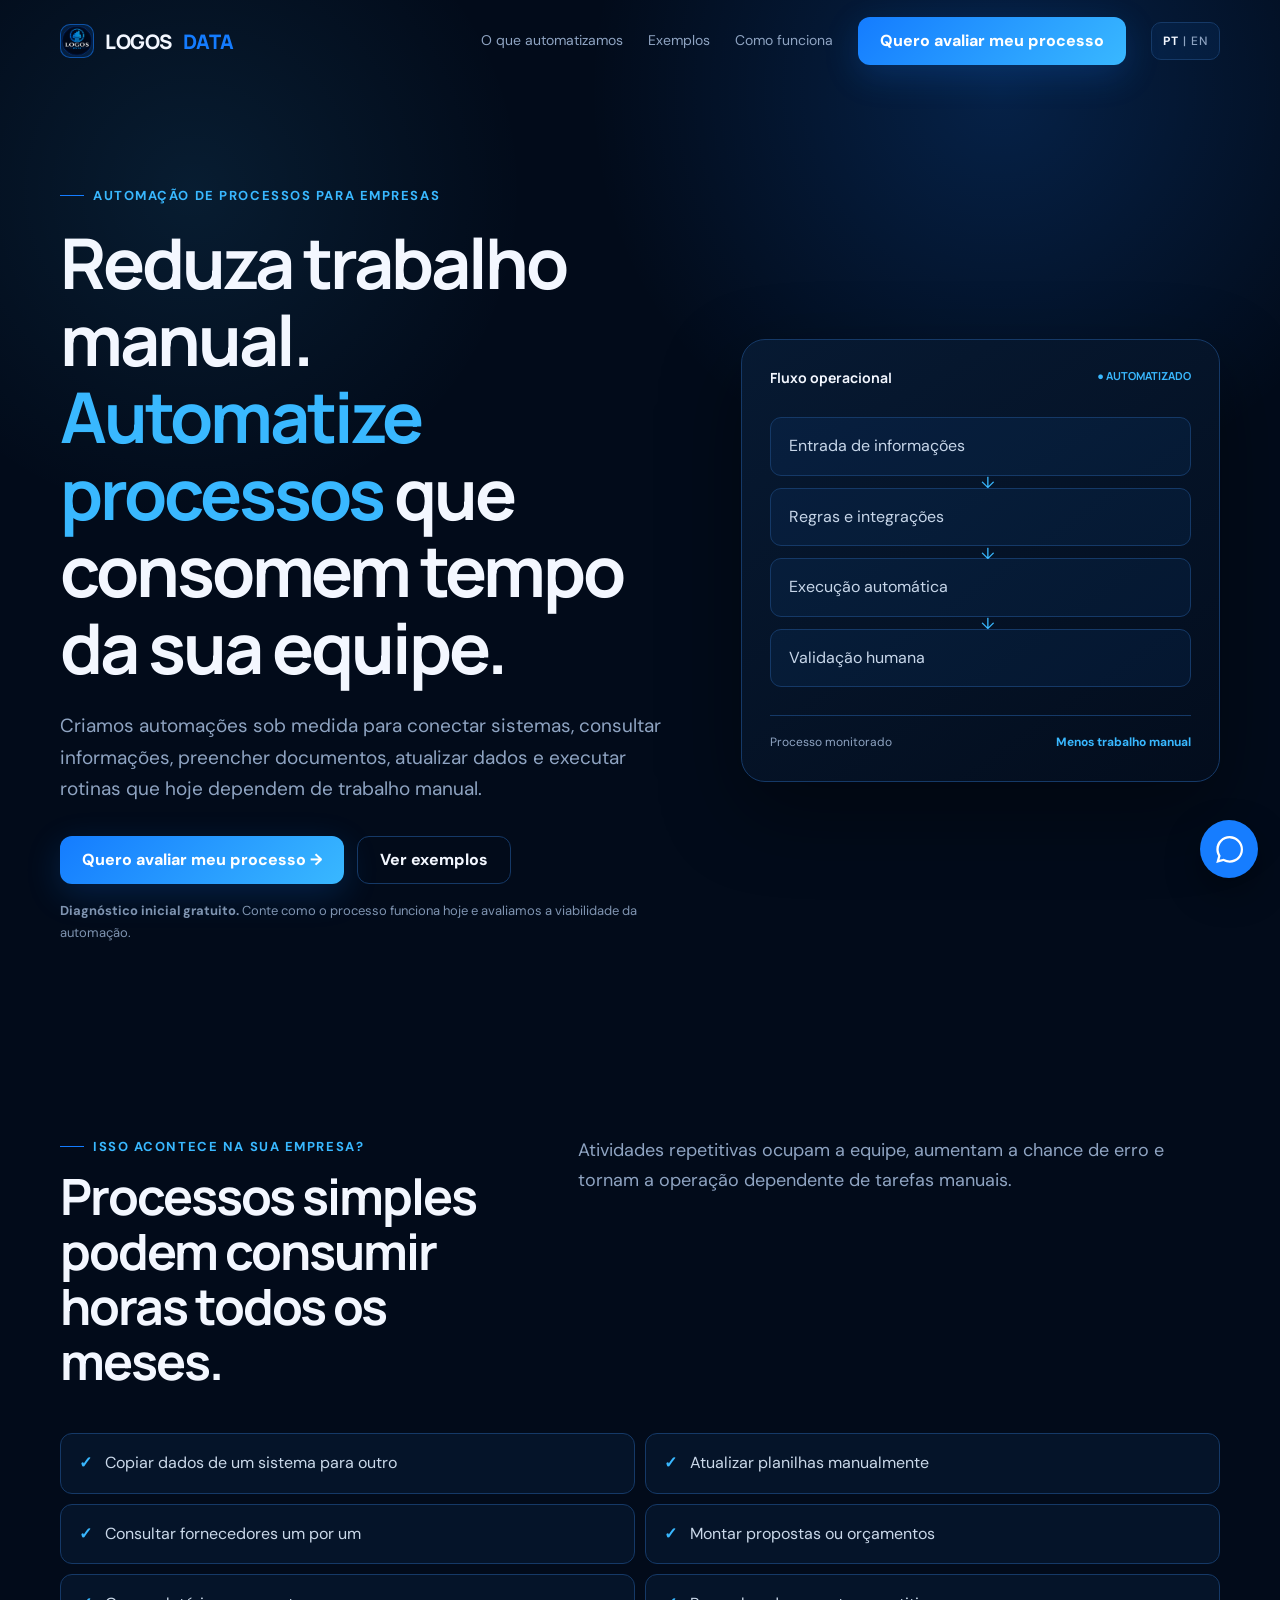
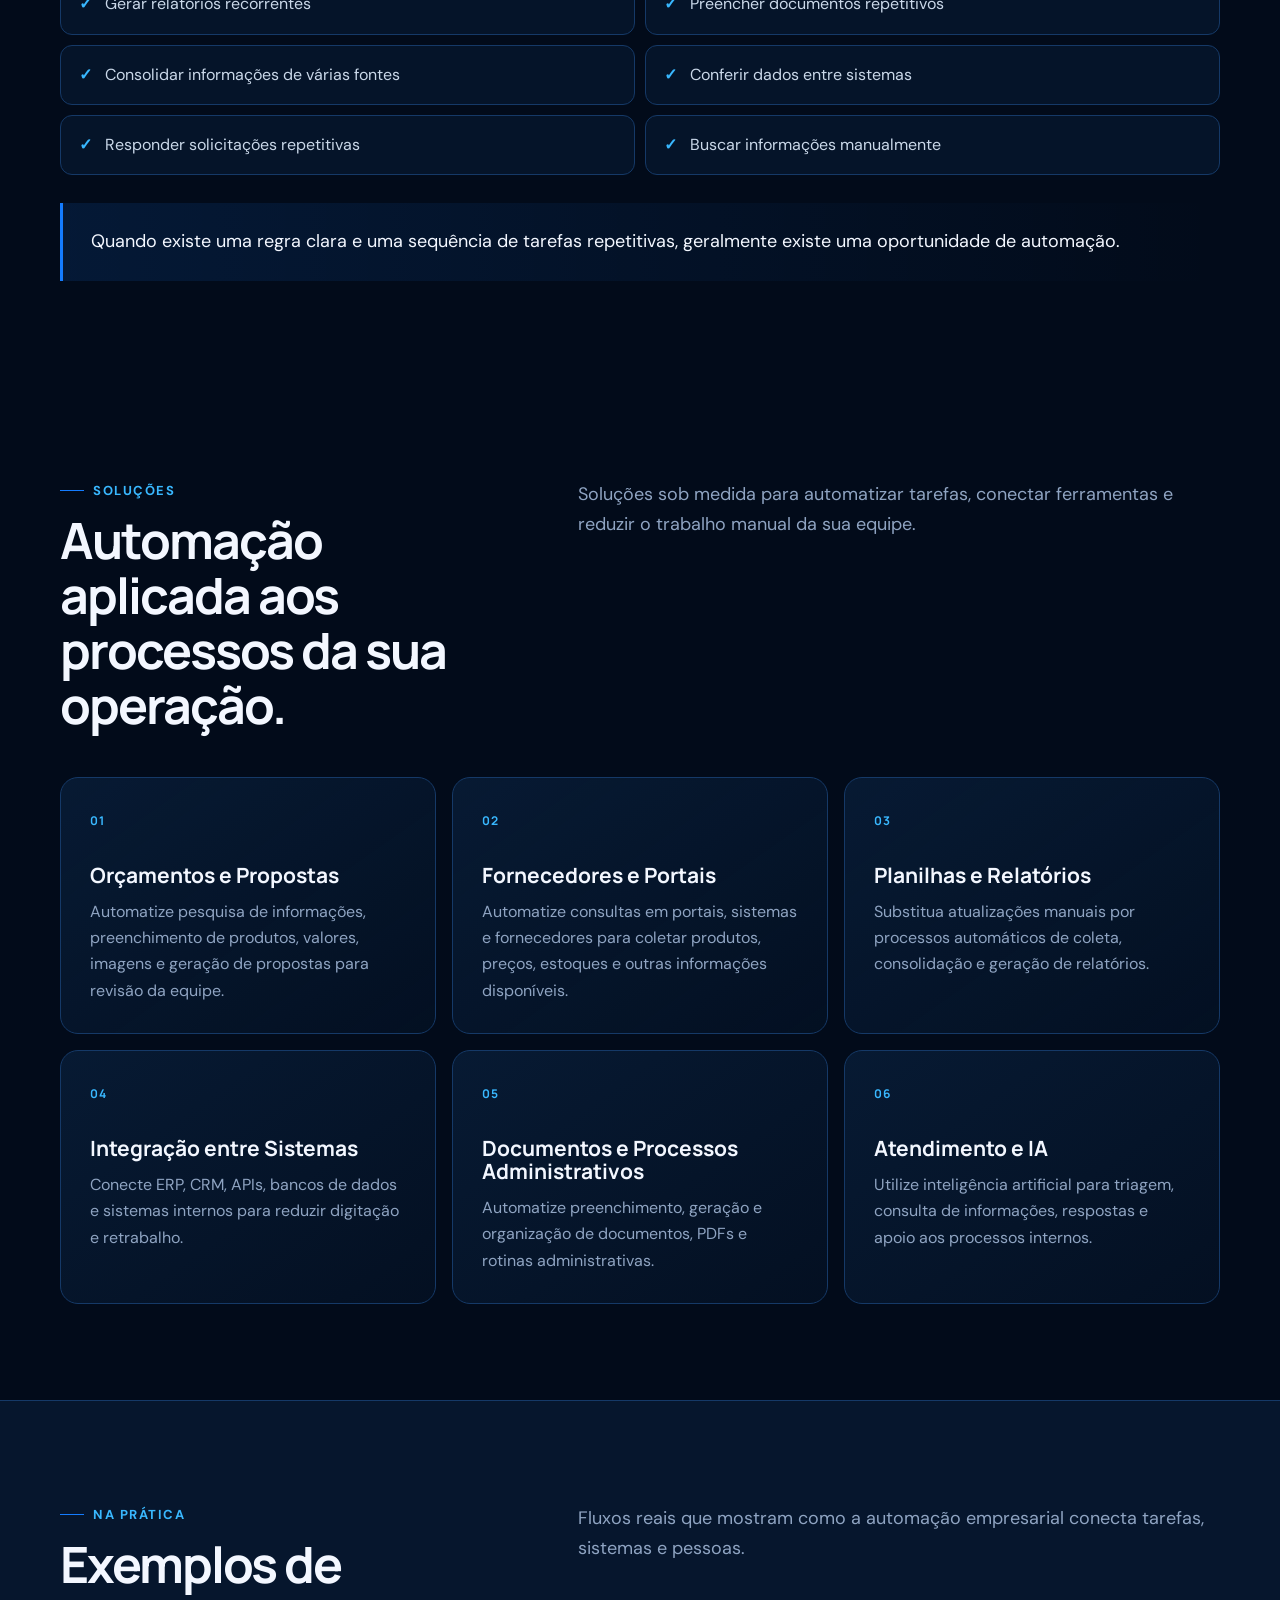
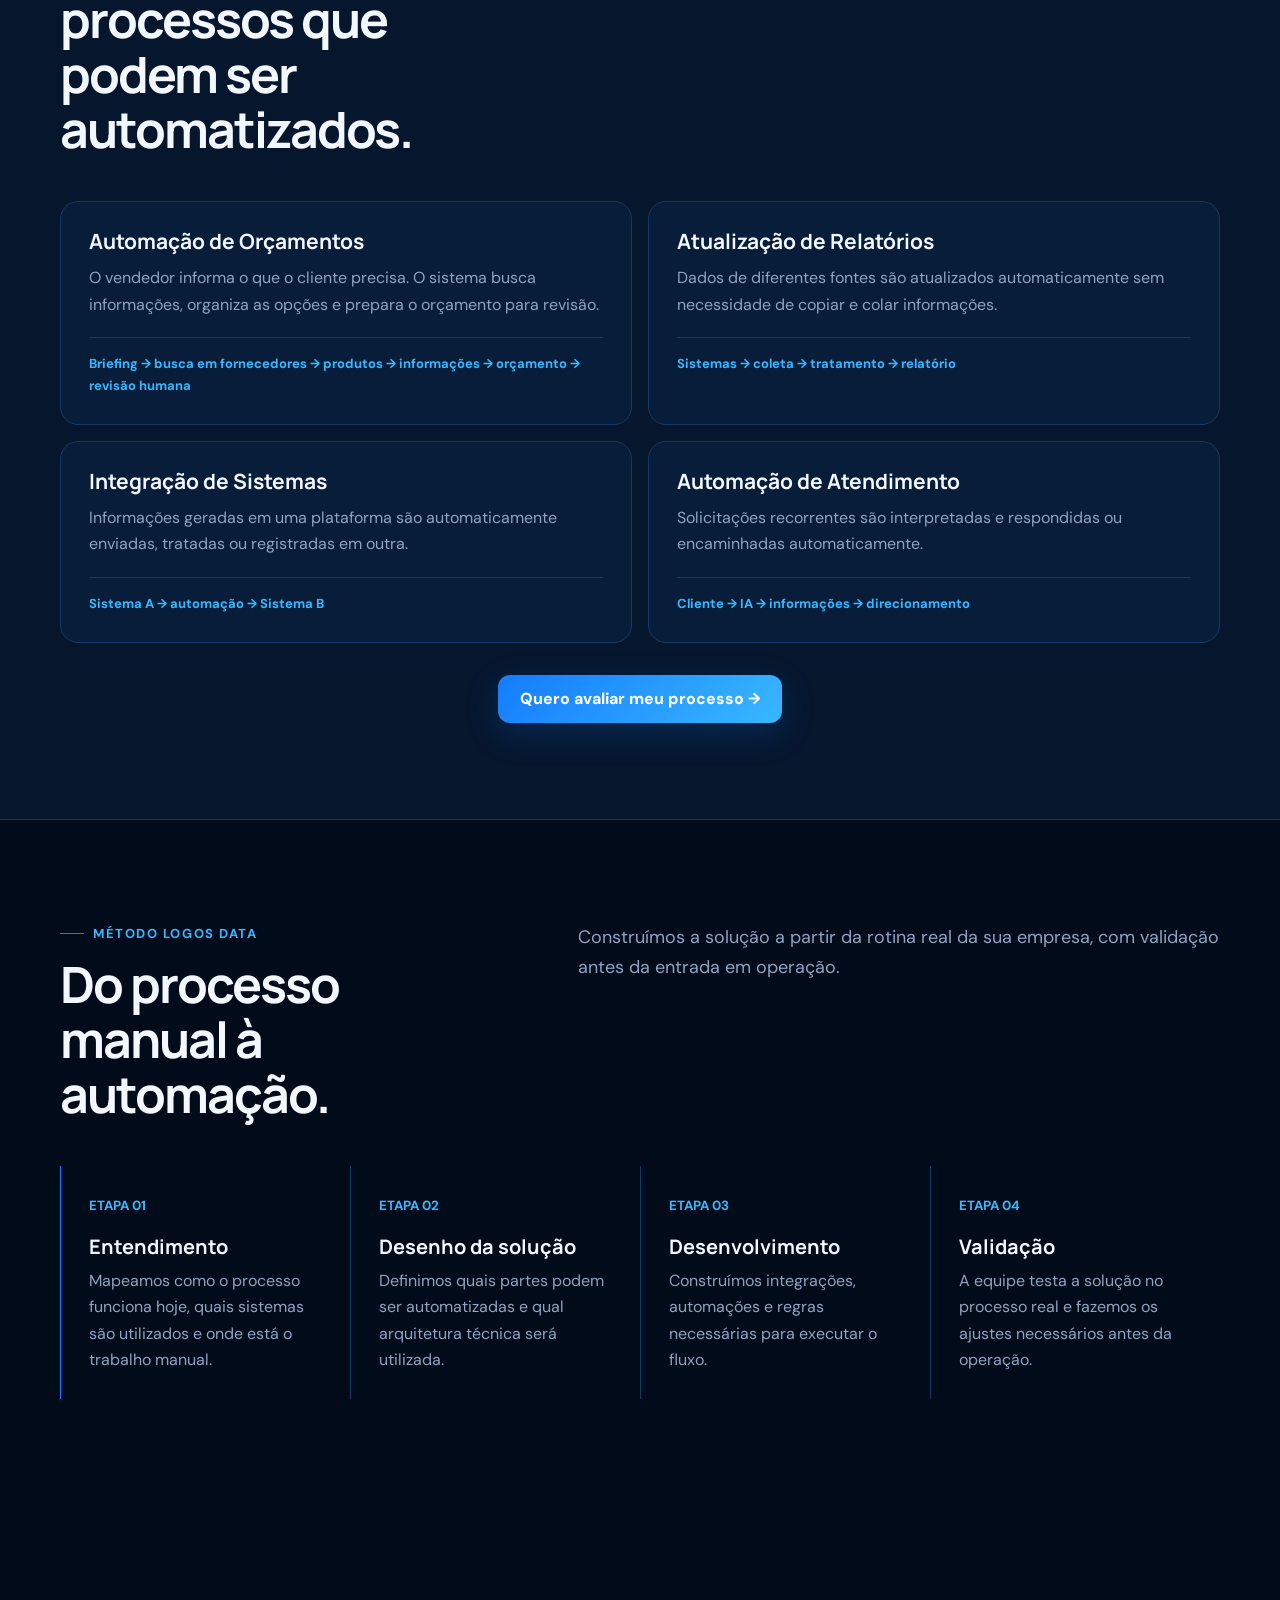
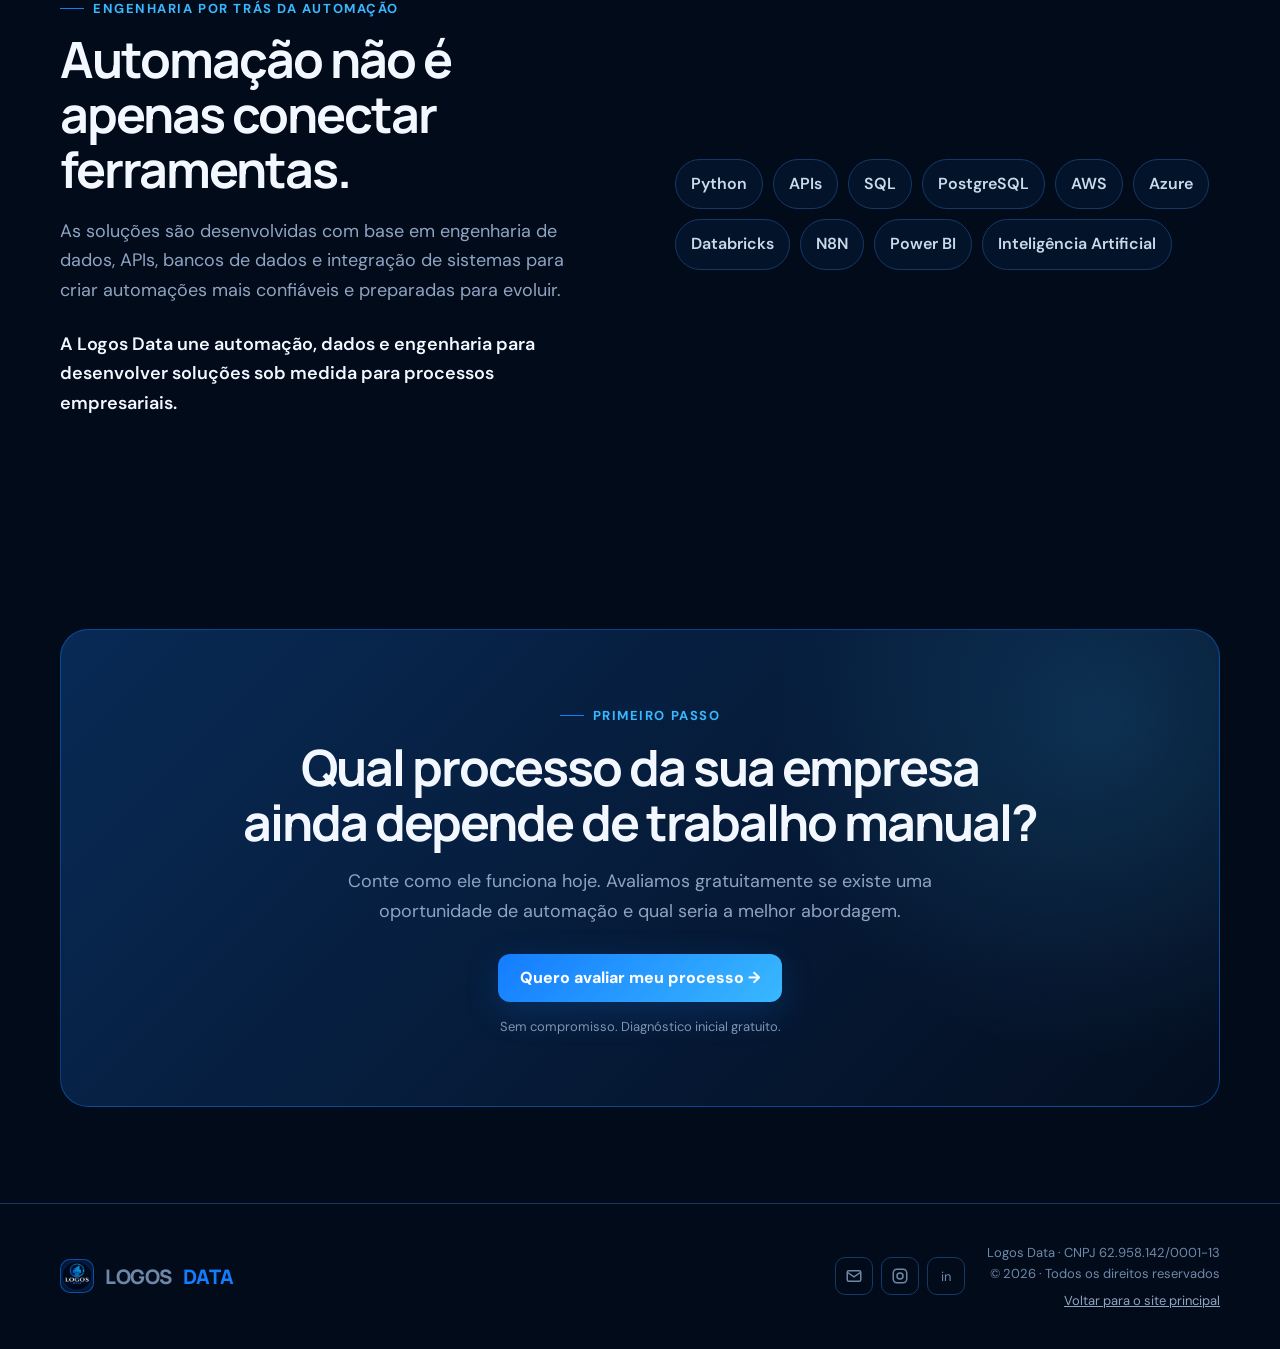
==== automacao-de-processos/index.html @ 7c842663 "Alteraçao do site, criaçao de landingpages especificas para cada ads, criaçao do solution-pages.js (" ====
<!doctype html>
<html lang="pt-BR">
<head>
  <meta charset="utf-8"><meta name="viewport" content="width=device-width,initial-scale=1">
  <title>Automação de Processos para Empresas | Logos Data</title>
  <meta name="description" content="Automatize processos manuais, integre sistemas, fornecedores, planilhas e documentos com soluções sob medida da Logos Data.">
  <meta name="theme-color" content="#020b1a"><link rel="canonical" href="https://www.logosdata.com.br/automacao-de-processos">
  <meta property="og:title" content="Automação de Processos para Empresas | Logos Data"><meta property="og:description" content="Automatize processos manuais, integre sistemas, fornecedores, planilhas e documentos com soluções sob medida da Logos Data."><meta property="og:type" content="website"><meta property="og:locale" content="pt_BR"><meta property="og:url" content="https://www.logosdata.com.br/automacao-de-processos">
  <link rel="preconnect" href="https://fonts.googleapis.com"><link rel="preconnect" href="https://fonts.gstatic.com" crossorigin><link href="https://fonts.googleapis.com/css2?family=DM+Sans:wght@400;500;600;700&family=Manrope:wght@600;700;800&display=swap" rel="stylesheet">
  <style>
    :root{--bg:#020b1a;--bg2:#061326;--card:#071a33;--line:#153967;--text:#f3f7ff;--muted:#8fa4c2;--brand:#147cff;--brand2:#39b8ff;--max:1160px}*{box-sizing:border-box}html{scroll-behavior:smooth}body{margin:0;background:var(--bg);color:var(--text);font:16px/1.65 "DM Sans",sans-serif;overflow-x:hidden}body:before{content:"";position:absolute;inset:0 0 auto;height:760px;background:radial-gradient(circle at 78% 12%,rgba(20,124,255,.2),transparent 34%),radial-gradient(circle at 15% 25%,rgba(57,184,255,.1),transparent 27%);pointer-events:none}a{color:inherit}.wrap{width:min(calc(100% - 40px),var(--max));margin:auto}.nav{height:82px;display:flex;align-items:center;justify-content:space-between;gap:24px;position:relative;z-index:3}.brand{display:flex;align-items:center;gap:11px;font:800 20px "Manrope";letter-spacing:-.5px;text-decoration:none;white-space:nowrap}.brand em{font-style:normal;color:var(--brand)}.mark{width:34px;height:34px;border:1px solid rgba(20,124,255,.55);border-radius:10px;overflow:hidden;background:rgba(20,124,255,.12)}.mark img{width:100%;height:100%;display:block;object-fit:cover}.nav-links{display:flex;align-items:center;gap:25px}.nav-links>a:not(.button){color:var(--muted);text-decoration:none;font-size:14px;white-space:nowrap}.nav-links>a:hover{color:var(--text)}.button{display:inline-flex;align-items:center;justify-content:center;min-height:48px;padding:0 22px;border:0;border-radius:12px;background:linear-gradient(135deg,var(--brand),var(--brand2));color:#fff;font-weight:800;text-decoration:none;box-shadow:0 10px 35px rgba(20,124,255,.2);transition:.2s}.button:hover{transform:translateY(-2px);box-shadow:0 14px 40px rgba(20,124,255,.35)}.button.ghost{background:transparent;color:var(--text);border:1px solid var(--line);box-shadow:none}.lang-switch{height:38px;padding:0 11px;border:1px solid var(--line);border-radius:10px;background:rgba(20,124,255,.08);color:var(--text);font:700 12px "DM Sans";letter-spacing:.08em;cursor:pointer}.inactive{color:var(--muted);font-weight:500}
    .hero{padding:96px 0 90px;position:relative}.hero-inner{display:grid;grid-template-columns:1.12fr .88fr;gap:72px;align-items:center}.eyebrow{display:inline-flex;align-items:center;gap:9px;color:var(--brand2);font-size:13px;font-weight:700;letter-spacing:.12em;text-transform:uppercase}.eyebrow:before{content:"";width:24px;height:1px;background:var(--brand)}h1,h2,h3{font-family:"Manrope";line-height:1.1;margin:0}h1{font-size:clamp(43px,5.6vw,70px);letter-spacing:-3px;margin:18px 0 24px}h1 em{font-style:normal;color:var(--brand2)}.lead{font-size:19px;color:var(--muted);max-width:700px;margin:0 0 32px}.actions{display:flex;gap:13px;flex-wrap:wrap}.micro{margin:16px 0 0;color:#7f94b1;font-size:13px}.automation-visual{padding:28px;border:1px solid var(--line);border-radius:24px;background:linear-gradient(145deg,rgba(7,26,51,.97),rgba(3,13,29,.92));box-shadow:0 30px 80px rgba(0,0,0,.38)}.visual-title{font:700 14px "Manrope";display:flex;justify-content:space-between;gap:15px}.status{color:var(--brand2);font-size:11px}.workflow{display:grid;gap:12px;margin-top:30px}.node{position:relative;padding:15px 18px;border:1px solid var(--line);border-radius:11px;background:rgba(20,124,255,.07);color:#c7d6e9}.node:not(:last-child):after{content:'↓';position:absolute;bottom:-22px;left:50%;z-index:2;color:var(--brand2)}.node b{color:var(--brand2)}.visual-foot{margin-top:28px;padding-top:17px;border-top:1px solid var(--line);display:flex;justify-content:space-between;color:var(--muted);font-size:12px}.visual-foot strong{color:var(--brand2)}
    section{padding:96px 0}.section-head{display:grid;grid-template-columns:.7fr 1fr;gap:68px;margin-bottom:44px}.section-head h2{font-size:clamp(34px,4.2vw,50px);letter-spacing:-2px;margin-top:12px}.section-head p{color:var(--muted);font-size:18px;margin:7px 0 0}.pain-grid{display:grid;grid-template-columns:repeat(2,1fr);gap:10px}.pain{display:flex;gap:13px;padding:16px 18px;border:1px solid var(--line);border-radius:12px;background:rgba(7,26,51,.62);color:#cad8e9}.pain:before{content:'✓';color:var(--brand2);font-weight:800}.callout{margin-top:28px;padding:24px 28px;border-left:3px solid var(--brand);background:linear-gradient(90deg,rgba(20,124,255,.12),transparent);font-size:18px}.cards{display:grid;grid-template-columns:repeat(3,1fr);gap:16px}.card{padding:29px;border:1px solid var(--line);border-radius:18px;background:linear-gradient(145deg,var(--card),rgba(4,17,36,.76));transition:.25s}.card:hover{transform:translateY(-4px);border-color:rgba(20,124,255,.58)}.num{color:var(--brand2);font:700 12px "Manrope";letter-spacing:.12em}.card h3{font-size:21px;margin:30px 0 12px}.card p{color:var(--muted);margin:0}.examples{background:#06162d;border-block:1px solid var(--line)}.example-grid{display:grid;grid-template-columns:repeat(2,1fr);gap:16px}.example{padding:28px;border:1px solid var(--line);border-radius:18px;background:#081d39}.example h3{font-size:21px;margin-bottom:12px}.example p{color:var(--muted);margin:0}.flow{margin-top:19px;padding-top:15px;border-top:1px solid var(--line);color:var(--brand2);font-size:13px;font-weight:700}.steps{display:grid;grid-template-columns:repeat(4,1fr)}.step{padding:26px 28px;border-left:1px solid var(--line)}.step:first-child{border-left-color:var(--brand)}.step small{color:var(--brand2);font-weight:700}.step h3{font-size:20px;margin:18px 0 10px}.step p{color:var(--muted);margin:0}.why{display:grid;grid-template-columns:1fr 1fr;gap:70px;align-items:center}.why h2{font-size:clamp(34px,4.2vw,50px);letter-spacing:-2px;margin:12px 0 20px}.why p{color:var(--muted);font-size:18px}.tech{display:flex;flex-wrap:wrap;gap:10px}.tech span{padding:11px 15px;border:1px solid var(--line);border-radius:99px;background:rgba(20,124,255,.07);color:#cbd9eb;font-weight:600}.why-note{margin-top:24px!important;color:var(--text)!important;font-weight:600}.cta-block{padding:68px;border:1px solid rgba(20,124,255,.42);border-radius:28px;background:radial-gradient(circle at 90% 20%,rgba(57,184,255,.16),transparent 30%),linear-gradient(135deg,#082a55,#040e20);text-align:center}.cta-block h2{font-size:clamp(34px,4.2vw,50px);letter-spacing:-2px;max-width:800px;margin:14px auto 17px}.cta-block p{color:var(--muted);font-size:18px;max-width:700px;margin:0 auto 28px}.cta-block .micro{font-size:13px;margin:14px 0 0}
    .footer{padding:38px 0;border-top:1px solid var(--line);color:#7088a8;font-size:13px}.footer .wrap{display:flex;align-items:center;justify-content:space-between;gap:24px}.footer-right{display:flex;align-items:center;gap:22px}.socials{display:flex;gap:8px}.social{width:38px;height:38px;display:grid;place-items:center;border:1px solid var(--line);border-radius:10px;text-decoration:none}.social:hover{color:var(--brand2);border-color:var(--brand)}.social svg{width:18px}.legal{text-align:right}.back{display:block;color:var(--muted);margin-top:5px}.whatsapp-float{position:fixed;right:22px;bottom:22px;width:58px;height:58px;border-radius:50%;display:grid;place-items:center;background:#167dff;color:#fff;box-shadow:0 14px 35px rgba(0,0,0,.35);z-index:5}.whatsapp-float svg{width:27px}
    @media(max-width:900px){.nav-links>a:not(.button){display:none}.hero-inner,.section-head,.why{grid-template-columns:1fr;gap:28px}.automation-visual{max-width:600px}.cards{grid-template-columns:repeat(2,1fr)}.steps{grid-template-columns:repeat(2,1fr)}.step{border-bottom:1px solid var(--line)}.example-grid{grid-template-columns:1fr}}@media(max-width:600px){.wrap{width:min(calc(100% - 28px),var(--max))}.nav{gap:9px}.nav-links{gap:8px}.nav-links>.button{display:none}.hero{padding:55px 0 70px}h1{font-size:42px;letter-spacing:-2px}.actions{flex-direction:column}.actions .button{width:100%}section{padding:74px 0}.pain-grid,.cards,.steps{grid-template-columns:1fr}.cta-block{padding:44px 23px}.footer .wrap,.footer-right{align-items:flex-start;flex-direction:column}.legal{text-align:left}.brand{font-size:18px}}
  </style>
</head>
<body>
  <header class="wrap nav"><a class="brand" href="../logos-data.html" aria-label="Logos Data"><span class="mark"><img src="../logocircular.png" alt=""></span>LOGOS <em>DATA</em></a><nav class="nav-links" aria-label="Navegação principal"><a href="#solucoes">O que automatizamos</a><a href="#exemplos">Exemplos</a><a href="#metodo">Como funciona</a><a class="button" data-cta="automation-hero-whatsapp" href="https://wa.me/5511983195720" target="_blank" rel="noopener">Quero avaliar meu processo</a><button class="lang-switch" id="langSwitch" type="button" aria-label="Mudar para inglês"><span>PT</span> <span class="inactive">| EN</span></button></nav></header>
  <main>
    <section class="hero"><div class="wrap hero-inner"><div><span class="eyebrow">AUTOMAÇÃO DE PROCESSOS PARA EMPRESAS</span><h1>Reduza trabalho manual. <em>Automatize processos</em> que consomem tempo da sua equipe.</h1><p class="lead">Criamos automações sob medida para conectar sistemas, consultar informações, preencher documentos, atualizar dados e executar rotinas que hoje dependem de trabalho manual.</p><div class="actions"><a class="button" data-cta="automation-hero-whatsapp" href="https://wa.me/5511983195720" target="_blank" rel="noopener">Quero avaliar meu processo →</a><a class="button ghost" href="#exemplos">Ver exemplos</a></div><p class="micro"><b>Diagnóstico inicial gratuito.</b> Conte como o processo funciona hoje e avaliamos a viabilidade da automação.</p></div><div class="automation-visual" aria-label="Representação visual de um fluxo automatizado"><div class="visual-title"><span>Fluxo operacional</span><span class="status">● AUTOMATIZADO</span></div><div class="workflow"><div class="node"><b>01</b> Entrada de informações</div><div class="node"><b>02</b> Regras e integrações</div><div class="node"><b>03</b> Execução automática</div><div class="node"><b>04</b> Validação humana</div></div><div class="visual-foot"><span>Processo monitorado</span><strong>Menos trabalho manual</strong></div></div></div></section>
    <section id="dores"><div class="wrap"><div class="section-head"><div><span class="eyebrow">ISSO ACONTECE NA SUA EMPRESA?</span><h2>Processos simples podem consumir horas todos os meses.</h2></div><p>Atividades repetitivas ocupam a equipe, aumentam a chance de erro e tornam a operação dependente de tarefas manuais.</p></div><div class="pain-grid"><div class="pain">Copiar dados de um sistema para outro</div><div class="pain">Atualizar planilhas manualmente</div><div class="pain">Consultar fornecedores um por um</div><div class="pain">Montar propostas ou orçamentos</div><div class="pain">Gerar relatórios recorrentes</div><div class="pain">Preencher documentos repetitivos</div><div class="pain">Consolidar informações de várias fontes</div><div class="pain">Conferir dados entre sistemas</div><div class="pain">Responder solicitações repetitivas</div><div class="pain">Buscar informações manualmente</div></div><div class="callout">Quando existe uma regra clara e uma sequência de tarefas repetitivas, geralmente existe uma oportunidade de automação.</div></div></section>
    <section id="solucoes"><div class="wrap"><div class="section-head"><div><span class="eyebrow">SOLUÇÕES</span><h2>Automação aplicada aos processos da sua operação.</h2></div><p>Soluções sob medida para automatizar tarefas, conectar ferramentas e reduzir o trabalho manual da sua equipe.</p></div><div class="cards"><article class="card"><span class="num">01</span><h3>Orçamentos e Propostas</h3><p>Automatize pesquisa de informações, preenchimento de produtos, valores, imagens e geração de propostas para revisão da equipe.</p></article><article class="card"><span class="num">02</span><h3>Fornecedores e Portais</h3><p>Automatize consultas em portais, sistemas e fornecedores para coletar produtos, preços, estoques e outras informações disponíveis.</p></article><article class="card"><span class="num">03</span><h3>Planilhas e Relatórios</h3><p>Substitua atualizações manuais por processos automáticos de coleta, consolidação e geração de relatórios.</p></article><article class="card"><span class="num">04</span><h3>Integração entre Sistemas</h3><p>Conecte ERP, CRM, APIs, bancos de dados e sistemas internos para reduzir digitação e retrabalho.</p></article><article class="card"><span class="num">05</span><h3>Documentos e Processos Administrativos</h3><p>Automatize preenchimento, geração e organização de documentos, PDFs e rotinas administrativas.</p></article><article class="card"><span class="num">06</span><h3>Atendimento e IA</h3><p>Utilize inteligência artificial para triagem, consulta de informações, respostas e apoio aos processos internos.</p></article></div></div></section>
    <section class="examples" id="exemplos"><div class="wrap"><div class="section-head"><div><span class="eyebrow">NA PRÁTICA</span><h2>Exemplos de processos que podem ser automatizados.</h2></div><p>Fluxos reais que mostram como a automação empresarial conecta tarefas, sistemas e pessoas.</p></div><div class="example-grid"><article class="example"><h3>Automação de Orçamentos</h3><p>O vendedor informa o que o cliente precisa. O sistema busca informações, organiza as opções e prepara o orçamento para revisão.</p><div class="flow">Briefing → busca em fornecedores → produtos → informações → orçamento → revisão humana</div></article><article class="example"><h3>Atualização de Relatórios</h3><p>Dados de diferentes fontes são atualizados automaticamente sem necessidade de copiar e colar informações.</p><div class="flow">Sistemas → coleta → tratamento → relatório</div></article><article class="example"><h3>Integração de Sistemas</h3><p>Informações geradas em uma plataforma são automaticamente enviadas, tratadas ou registradas em outra.</p><div class="flow">Sistema A → automação → Sistema B</div></article><article class="example"><h3>Automação de Atendimento</h3><p>Solicitações recorrentes são interpretadas e respondidas ou encaminhadas automaticamente.</p><div class="flow">Cliente → IA → informações → direcionamento</div></article></div><div style="text-align:center;margin-top:32px"><a class="button" data-cta="automation-example-whatsapp" href="https://wa.me/5511983195720" target="_blank" rel="noopener">Quero avaliar um processo →</a></div></div></section>
    <section id="metodo"><div class="wrap"><div class="section-head"><div><span class="eyebrow">MÉTODO LOGOS DATA</span><h2>Do processo manual à automação.</h2></div><p>Construímos a solução a partir da rotina real da sua empresa, com validação antes da entrada em operação.</p></div><div class="steps"><article class="step"><small>ETAPA 01</small><h3>Entendimento</h3><p>Mapeamos como o processo funciona hoje, quais sistemas são utilizados e onde está o trabalho manual.</p></article><article class="step"><small>ETAPA 02</small><h3>Desenho da solução</h3><p>Definimos quais partes podem ser automatizadas e qual arquitetura técnica será utilizada.</p></article><article class="step"><small>ETAPA 03</small><h3>Desenvolvimento</h3><p>Construímos integrações, automações e regras necessárias para executar o fluxo.</p></article><article class="step"><small>ETAPA 04</small><h3>Validação</h3><p>A equipe testa a solução no processo real e fazemos os ajustes necessários antes da operação.</p></article></div></div></section>
    <section id="porque"><div class="wrap why"><div><span class="eyebrow">ENGENHARIA POR TRÁS DA AUTOMAÇÃO</span><h2>Automação não é apenas conectar ferramentas.</h2><p>As soluções são desenvolvidas com base em engenharia de dados, APIs, bancos de dados e integração de sistemas para criar automações mais confiáveis e preparadas para evoluir.</p><p class="why-note">A Logos Data une automação, dados e engenharia para desenvolver soluções sob medida para processos empresariais.</p></div><div class="tech"><span>Python</span><span>APIs</span><span>SQL</span><span>PostgreSQL</span><span>AWS</span><span>Azure</span><span>Databricks</span><span>N8N</span><span>Power BI</span><span>Inteligência Artificial</span></div></div></section>
    <section id="contato"><div class="wrap"><div class="cta-block"><span class="eyebrow">PRIMEIRO PASSO</span><h2>Qual processo da sua empresa ainda depende de trabalho manual?</h2><p>Conte como ele funciona hoje. Avaliamos gratuitamente se existe uma oportunidade de automação e qual seria a melhor abordagem.</p><a class="button" data-cta="automation-final-whatsapp" href="https://wa.me/5511983195720" target="_blank" rel="noopener">Quero avaliar meu processo →</a><div class="micro">Sem compromisso. Diagnóstico inicial gratuito.</div></div></div></section>
  </main>
  <footer class="footer"><div class="wrap"><a class="brand" href="../logos-data.html"><span class="mark"><img src="../logocircular.png" alt=""></span>LOGOS <em>DATA</em></a><div class="footer-right"><div class="socials"><a class="social" href="mailto:tiago.marques@logosdata.com.br" aria-label="Enviar e-mail"><svg viewBox="0 0 24 24" fill="none" stroke="currentColor" stroke-width="2"><rect x="3" y="5" width="18" height="14" rx="2"/><path d="m3 7 9 6 9-6"/></svg></a><a class="social" href="https://instagram.com/logosdata_" target="_blank" rel="noopener" aria-label="Instagram"><svg viewBox="0 0 24 24" fill="none" stroke="currentColor" stroke-width="2"><rect x="3" y="3" width="18" height="18" rx="5"/><circle cx="12" cy="12" r="4"/></svg></a><a class="social" href="https://www.linkedin.com/in/tiago-marques-pereira-867421163/" target="_blank" rel="noopener" aria-label="LinkedIn">in</a></div><div class="legal">Logos Data · CNPJ 62.958.142/0001-13<br>© 2026 · Todos os direitos reservados<a class="back" href="../logos-data.html">Voltar para o site principal</a></div></div></div></footer>
  <a class="whatsapp-float" href="https://wa.me/5511983195720" target="_blank" rel="noopener" aria-label="Falar com a Logos Data no WhatsApp"><svg viewBox="0 0 24 24" fill="currentColor"><path d="M20.5 3.5A11.8 11.8 0 0 0 12.1 0C5.6 0 .3 5.3.3 11.8c0 2.1.5 4.1 1.6 5.9L.2 24l6.5-1.7c1.7.9 3.6 1.4 5.5 1.4 6.5 0 11.8-5.3 11.8-11.8 0-3.2-1.2-6.1-3.5-8.4zm-8.3 18.2c-1.7 0-3.4-.5-4.9-1.3l-.4-.2-3.8 1 1-3.7-.2-.4a9.8 9.8 0 1 1 8.3 4.6z"/></svg></a>
  <script>
    const translations={pt:{title:'Automação de Processos para Empresas | Logos Data',description:'Automatize processos manuais, integre sistemas, fornecedores, planilhas e documentos com soluções sob medida da Logos Data.',nav:['O que automatizamos','Exemplos','Como funciona','Quero avaliar meu processo'],hero:['AUTOMAÇÃO DE PROCESSOS PARA EMPRESAS','Reduza trabalho manual. <em>Automatize processos</em> que consomem tempo da sua equipe.','Criamos automações sob medida para conectar sistemas, consultar informações, preencher documentos, atualizar dados e executar rotinas que hoje dependem de trabalho manual.','Quero avaliar meu processo →','Ver exemplos','<b>Diagnóstico inicial gratuito.</b> Conte como o processo funciona hoje e avaliamos a viabilidade da automação.'],visual:['Fluxo operacional','● AUTOMATIZADO','Entrada de informações','Regras e integrações','Execução automática','Validação humana','Processo monitorado','Menos trabalho manual'],painHead:['ISSO ACONTECE NA SUA EMPRESA?','Processos simples podem consumir horas todos os meses.','Atividades repetitivas ocupam a equipe, aumentam a chance de erro e tornam a operação dependente de tarefas manuais.'],pains:['Copiar dados de um sistema para outro','Atualizar planilhas manualmente','Consultar fornecedores um por um','Montar propostas ou orçamentos','Gerar relatórios recorrentes','Preencher documentos repetitivos','Consolidar informações de várias fontes','Conferir dados entre sistemas','Responder solicitações repetitivas','Buscar informações manualmente'],callout:'Quando existe uma regra clara e uma sequência de tarefas repetitivas, geralmente existe uma oportunidade de automação.',solutionsHead:['SOLUÇÕES','Automação aplicada aos processos da sua operação.','Soluções sob medida para automatizar tarefas, conectar ferramentas e reduzir o trabalho manual da sua equipe.'],solutions:[['Orçamentos e Propostas','Automatize pesquisa de informações, preenchimento de produtos, valores, imagens e geração de propostas para revisão da equipe.'],['Fornecedores e Portais','Automatize consultas em portais, sistemas e fornecedores para coletar produtos, preços, estoques e outras informações disponíveis.'],['Planilhas e Relatórios','Substitua atualizações manuais por processos automáticos de coleta, consolidação e geração de relatórios.'],['Integração entre Sistemas','Conecte ERP, CRM, APIs, bancos de dados e sistemas internos para reduzir digitação e retrabalho.'],['Documentos e Processos Administrativos','Automatize preenchimento, geração e organização de documentos, PDFs e rotinas administrativas.'],['Atendimento e IA','Utilize inteligência artificial para triagem, consulta de informações, respostas e apoio aos processos internos.']],examplesHead:['NA PRÁTICA','Exemplos de processos que podem ser automatizados.','Fluxos reais que mostram como a automação empresarial conecta tarefas, sistemas e pessoas.'],examples:[['Automação de Orçamentos','O vendedor informa o que o cliente precisa. O sistema busca informações, organiza as opções e prepara o orçamento para revisão.','Briefing → busca em fornecedores → produtos → informações → orçamento → revisão humana'],['Atualização de Relatórios','Dados de diferentes fontes são atualizados automaticamente sem necessidade de copiar e colar informações.','Sistemas → coleta → tratamento → relatório'],['Integração de Sistemas','Informações geradas em uma plataforma são automaticamente enviadas, tratadas ou registradas em outra.','Sistema A → automação → Sistema B'],['Automação de Atendimento','Solicitações recorrentes são interpretadas e respondidas ou encaminhadas automaticamente.','Cliente → IA → informações → direcionamento']],methodHead:['MÉTODO LOGOS DATA','Do processo manual à automação.','Construímos a solução a partir da rotina real da sua empresa, com validação antes da entrada em operação.'],steps:[['ETAPA 01','Entendimento','Mapeamos como o processo funciona hoje, quais sistemas são utilizados e onde está o trabalho manual.'],['ETAPA 02','Desenho da solução','Definimos quais partes podem ser automatizadas e qual arquitetura técnica será utilizada.'],['ETAPA 03','Desenvolvimento','Construímos integrações, automações e regras necessárias para executar o fluxo.'],['ETAPA 04','Validação','A equipe testa a solução no processo real e fazemos os ajustes necessários antes da operação.']],why:['ENGENHARIA POR TRÁS DA AUTOMAÇÃO','Automação não é apenas conectar ferramentas.','As soluções são desenvolvidas com base em engenharia de dados, APIs, bancos de dados e integração de sistemas para criar automações mais confiáveis e preparadas para evoluir.','A Logos Data une automação, dados e engenharia para desenvolver soluções sob medida para processos empresariais.'],tech:['Python','APIs','SQL','PostgreSQL','AWS','Azure','Databricks','N8N','Power BI','Inteligência Artificial'],cta:['PRIMEIRO PASSO','Qual processo da sua empresa ainda depende de trabalho manual?','Conte como ele funciona hoje. Avaliamos gratuitamente se existe uma oportunidade de automação e qual seria a melhor abordagem.','Quero avaliar meu processo →','Sem compromisso. Diagnóstico inicial gratuito.'],back:'Voltar para o site principal',legal:'Logos Data · CNPJ 62.958.142/0001-13<br>© 2026 · Todos os direitos reservados',message:'Olá, vim pela página de Automação de Processos da Logos Data e gostaria de avaliar um processo da minha empresa.',switch:'<span>PT</span> <span class="inactive">| EN</span>'},
      en:{title:'Business Process Automation | Logos Data',description:'Automate manual processes and integrate systems, suppliers, spreadsheets, and documents with tailored solutions from Logos Data.',nav:['What we automate','Examples','How it works','Evaluate my process'],hero:['BUSINESS PROCESS AUTOMATION','Reduce manual work. <em>Automate processes</em> that consume your team’s time.','We create tailored automation to connect systems, retrieve information, fill documents, update data, and run routines that currently depend on manual work.','Evaluate my process →','See examples','<b>Free initial assessment.</b> Tell us how the process works today and we will evaluate whether it can be automated.'],visual:['Operational workflow','● AUTOMATED','Information input','Rules and integrations','Automated execution','Human validation','Monitored process','Less manual work'],painHead:['DOES THIS HAPPEN AT YOUR COMPANY?','Simple processes can consume hours every month.','Repetitive activities occupy your team, increase the chance of errors, and make operations dependent on manual tasks.'],pains:['Copy data from one system to another','Update spreadsheets manually','Check suppliers one by one','Prepare proposals or quotations','Generate recurring reports','Fill out repetitive documents','Consolidate information from multiple sources','Reconcile data between systems','Answer repetitive requests','Search for information manually'],callout:'When there is a clear rule and a sequence of repetitive tasks, there is usually an opportunity for automation.',solutionsHead:['SOLUTIONS','Automation applied to your operational processes.','Tailored solutions to automate tasks, connect tools, and reduce your team’s manual work.'],solutions:[['Quotations and Proposals','Automate information research, product details, pricing, images, and proposal generation for team review.'],['Suppliers and Portals','Automate queries across portals, systems, and suppliers to collect products, prices, inventory, and other available information.'],['Spreadsheets and Reports','Replace manual updates with automated data collection, consolidation, and report generation.'],['System Integration','Connect ERP, CRM, APIs, databases, and internal systems to reduce data entry and rework.'],['Documents and Administrative Processes','Automate the completion, generation, and organization of documents, PDFs, and administrative routines.'],['Customer Service and AI','Use artificial intelligence for triage, information retrieval, responses, and support for internal processes.']],examplesHead:['IN PRACTICE','Examples of processes that can be automated.','Real workflows showing how business automation connects tasks, systems, and people.'],examples:[['Quotation Automation','The salesperson describes what the customer needs. The system retrieves information, organizes options, and prepares the quotation for review.','Brief → supplier search → products → information → quotation → human review'],['Report Updates','Data from different sources is updated automatically without copying and pasting information.','Systems → collection → processing → report'],['System Integration','Information generated on one platform is automatically sent, processed, or recorded on another.','System A → automation → System B'],['Customer Service Automation','Recurring requests are interpreted and answered or routed automatically.','Customer → AI → information → routing']],methodHead:['THE LOGOS DATA METHOD','From manual process to automation.','We build the solution around your company’s actual routine, with validation before it goes live.'],steps:[['STEP 01','Understanding','We map how the process works today, which systems are used, and where manual work happens.'],['STEP 02','Solution design','We define which parts can be automated and which technical architecture will be used.'],['STEP 03','Development','We build the integrations, automation, and rules needed to execute the workflow.'],['STEP 04','Validation','Your team tests the solution in the real process and we make the necessary adjustments before operation.']],why:['ENGINEERING BEHIND AUTOMATION','Automation is more than connecting tools.','Our solutions are based on data engineering, APIs, databases, and system integration to create more reliable automation that is ready to evolve.','Logos Data combines automation, data, and engineering to develop tailored solutions for business processes.'],tech:['Python','APIs','SQL','PostgreSQL','AWS','Azure','Databricks','N8N','Power BI','Artificial Intelligence'],cta:['FIRST STEP','Which process in your company still depends on manual work?','Tell us how it works today. We will assess at no cost whether there is an automation opportunity and the best approach.','Evaluate my process →','No commitment. Free initial assessment.'],back:'Back to the main website',legal:'Logos Data · Brazilian Company ID 62.958.142/0001-13<br>© 2026 · All rights reserved',message:'Hello, I found Logos Data through the Process Automation page and would like to evaluate a process in my company.',switch:'<span class="inactive">PT |</span> <span>EN</span>'}};
    const all=(s)=>document.querySelectorAll(s),set=(s,a,h=false)=>all(s).forEach((e,i)=>{if(a[i]!=null)e[h?'innerHTML':'textContent']=a[i]});function applyLanguage(lang){const t=translations[lang];document.documentElement.lang=lang==='pt'?'pt-BR':'en';document.title=t.title;document.querySelector('meta[name="description"]').content=t.description;document.querySelector('meta[property="og:title"]').content=t.title;document.querySelector('meta[property="og:description"]').content=t.description;document.querySelector('meta[property="og:locale"]').content=lang==='pt'?'pt_BR':'en_US';set('.nav-links>a',t.nav);set('.hero .eyebrow,.hero h1,.hero .lead,.hero .actions a,.hero .micro',t.hero,true);set('.visual-title>span:first-child,.status,.node,.visual-foot span,.visual-foot strong',t.visual);set('#dores .eyebrow,#dores h2,#dores .section-head>p',t.painHead);set('.pain',t.pains);document.querySelector('.callout').textContent=t.callout;set('#solucoes .eyebrow,#solucoes h2,#solucoes .section-head>p',t.solutionsHead);all('#solucoes .card').forEach((c,i)=>{c.querySelector('h3').textContent=t.solutions[i][0];c.querySelector('p').textContent=t.solutions[i][1]});set('#exemplos .eyebrow,#exemplos h2,#exemplos .section-head>p',t.examplesHead);all('.example').forEach((c,i)=>{c.querySelector('h3').textContent=t.examples[i][0];c.querySelector('p').textContent=t.examples[i][1];c.querySelector('.flow').textContent=t.examples[i][2]});set('#metodo .eyebrow,#metodo h2,#metodo .section-head>p',t.methodHead);all('.step').forEach((c,i)=>{c.querySelector('small').textContent=t.steps[i][0];c.querySelector('h3').textContent=t.steps[i][1];c.querySelector('p').textContent=t.steps[i][2]});set('#porque .eyebrow,#porque h2,#porque p',t.why);set('.tech span',t.tech);set('#contato .eyebrow,#contato h2,#contato p,#contato .button,#contato .micro',t.cta);document.querySelector('.back').textContent=t.back;document.querySelector('.legal').childNodes[0].textContent='';document.querySelector('.legal').innerHTML=t.legal+document.querySelector('.back').outerHTML;document.getElementById('langSwitch').innerHTML=t.switch;document.getElementById('langSwitch').setAttribute('aria-label',lang==='pt'?'Mudar para inglês':'Switch to Portuguese');document.querySelector('[data-cta="automation-example-whatsapp"]').textContent=t.cta[3];document.querySelector('.automation-visual').setAttribute('aria-label',lang==='pt'?'Representação visual de um fluxo automatizado':'Visual representation of an automated workflow');document.querySelector('.whatsapp-float').setAttribute('aria-label',lang==='pt'?'Falar com a Logos Data no WhatsApp':'Contact Logos Data on WhatsApp');const url='https://wa.me/5511983195720?text='+encodeURIComponent(t.message);all('a[href*="wa.me/5511983195720"]').forEach(a=>a.href=url);localStorage.setItem('logosAutomationLanguage',lang)}let currentLanguage=localStorage.getItem('logosAutomationLanguage')||'pt';applyLanguage(currentLanguage);document.getElementById('langSwitch').addEventListener('click',()=>{currentLanguage=currentLanguage==='pt'?'en':'pt';applyLanguage(currentLanguage)});
  </script>
</body></html>
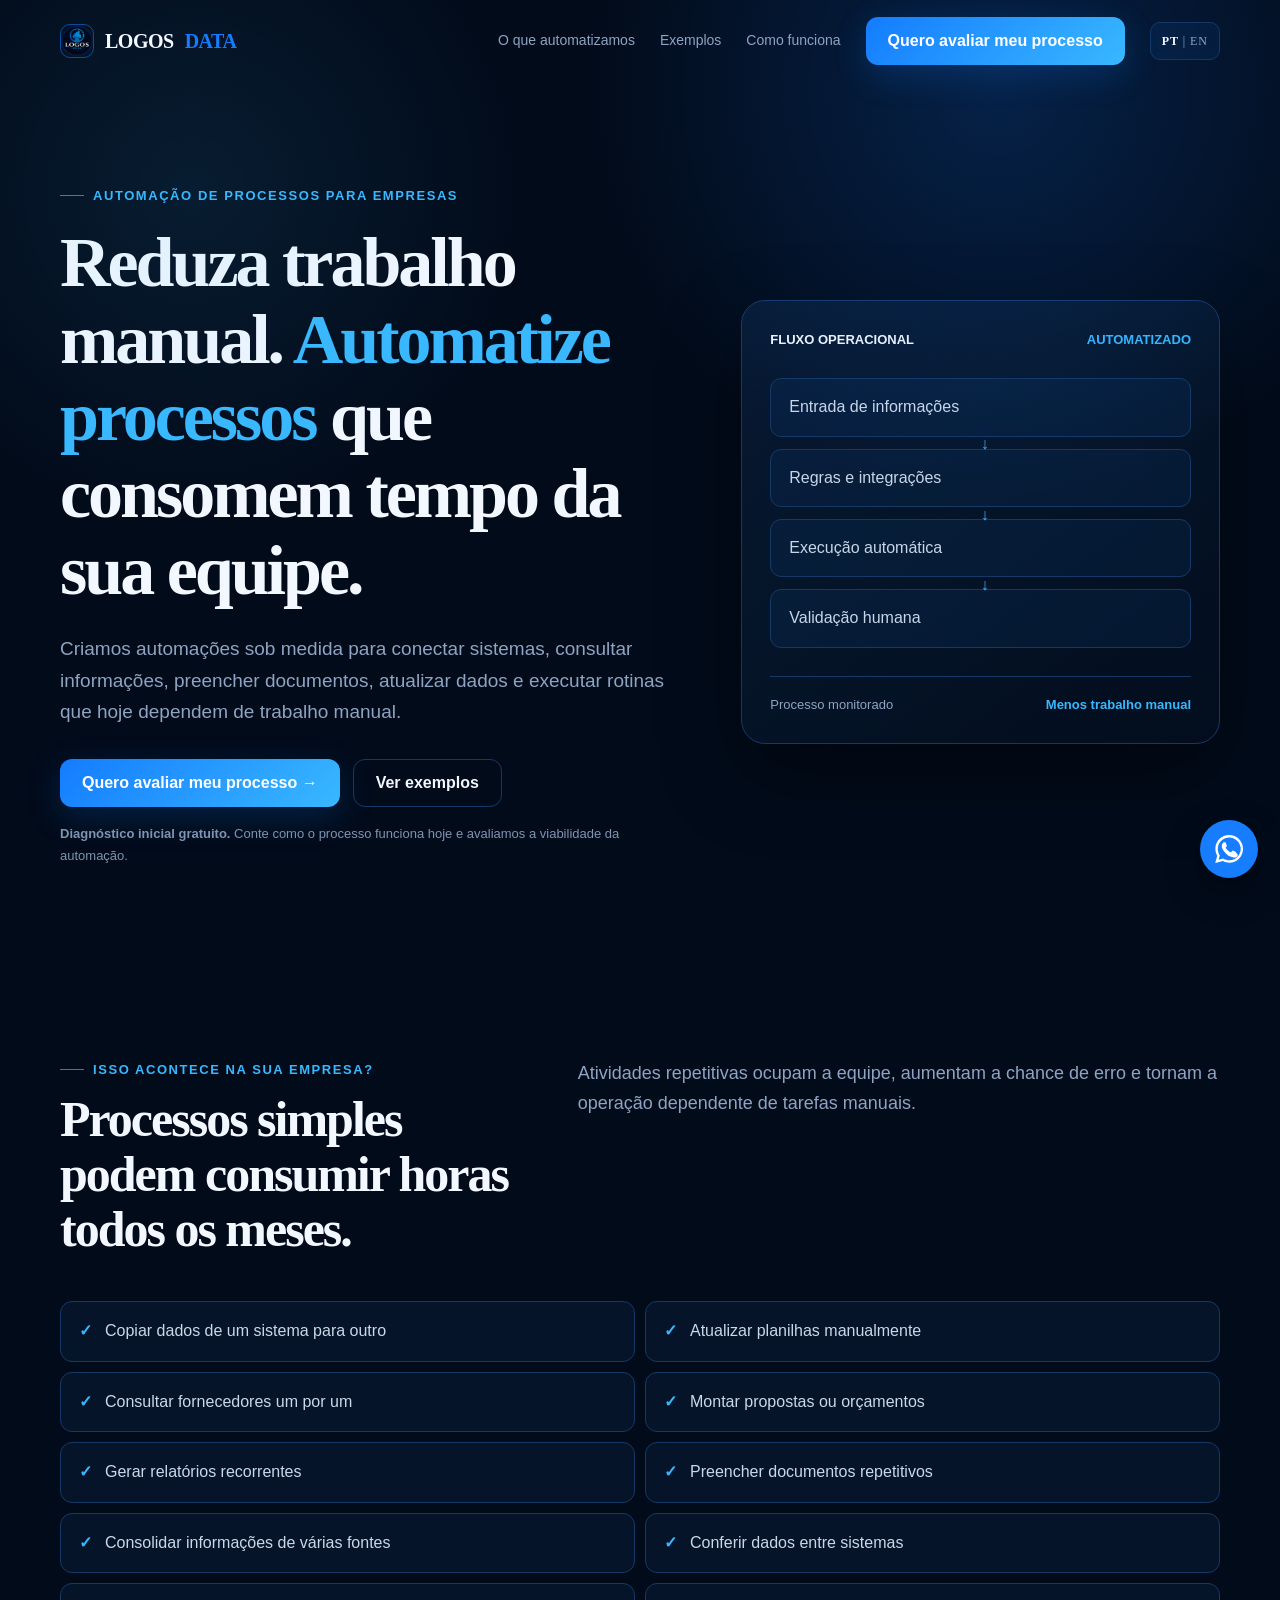
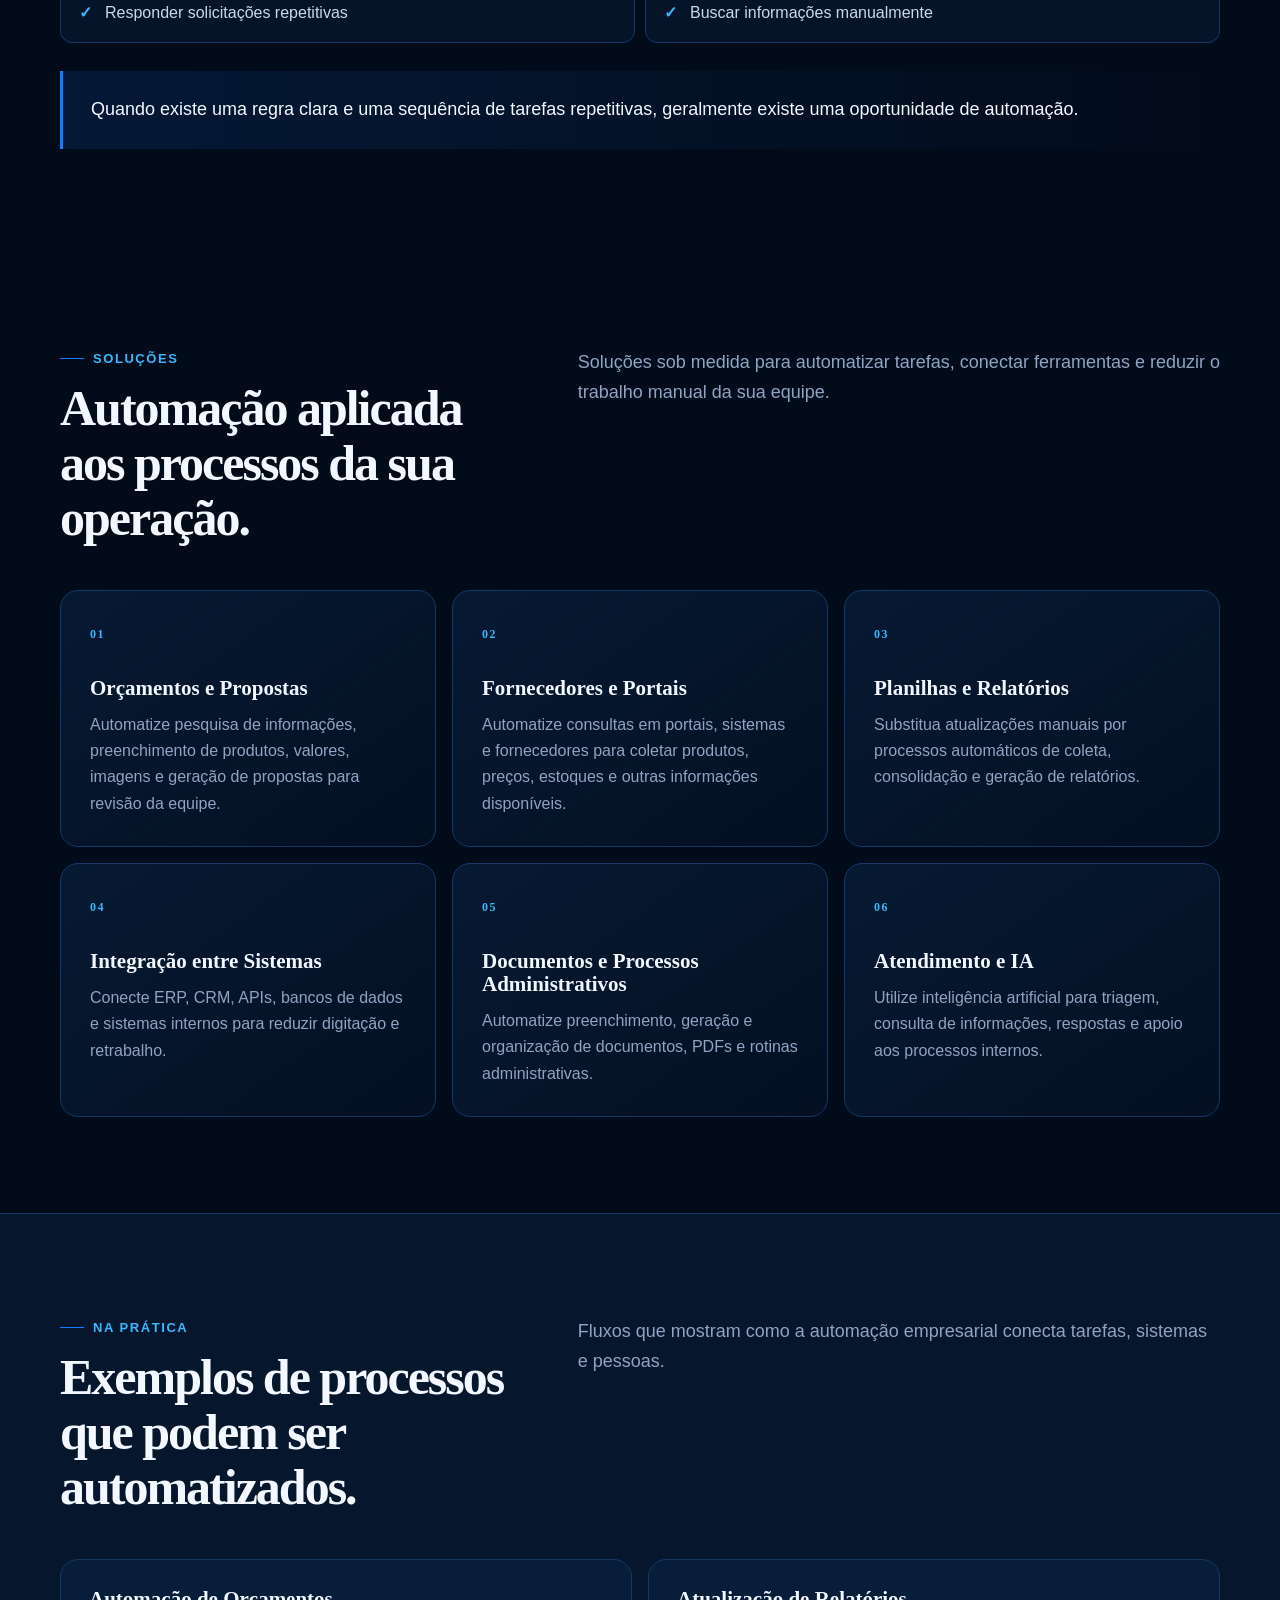
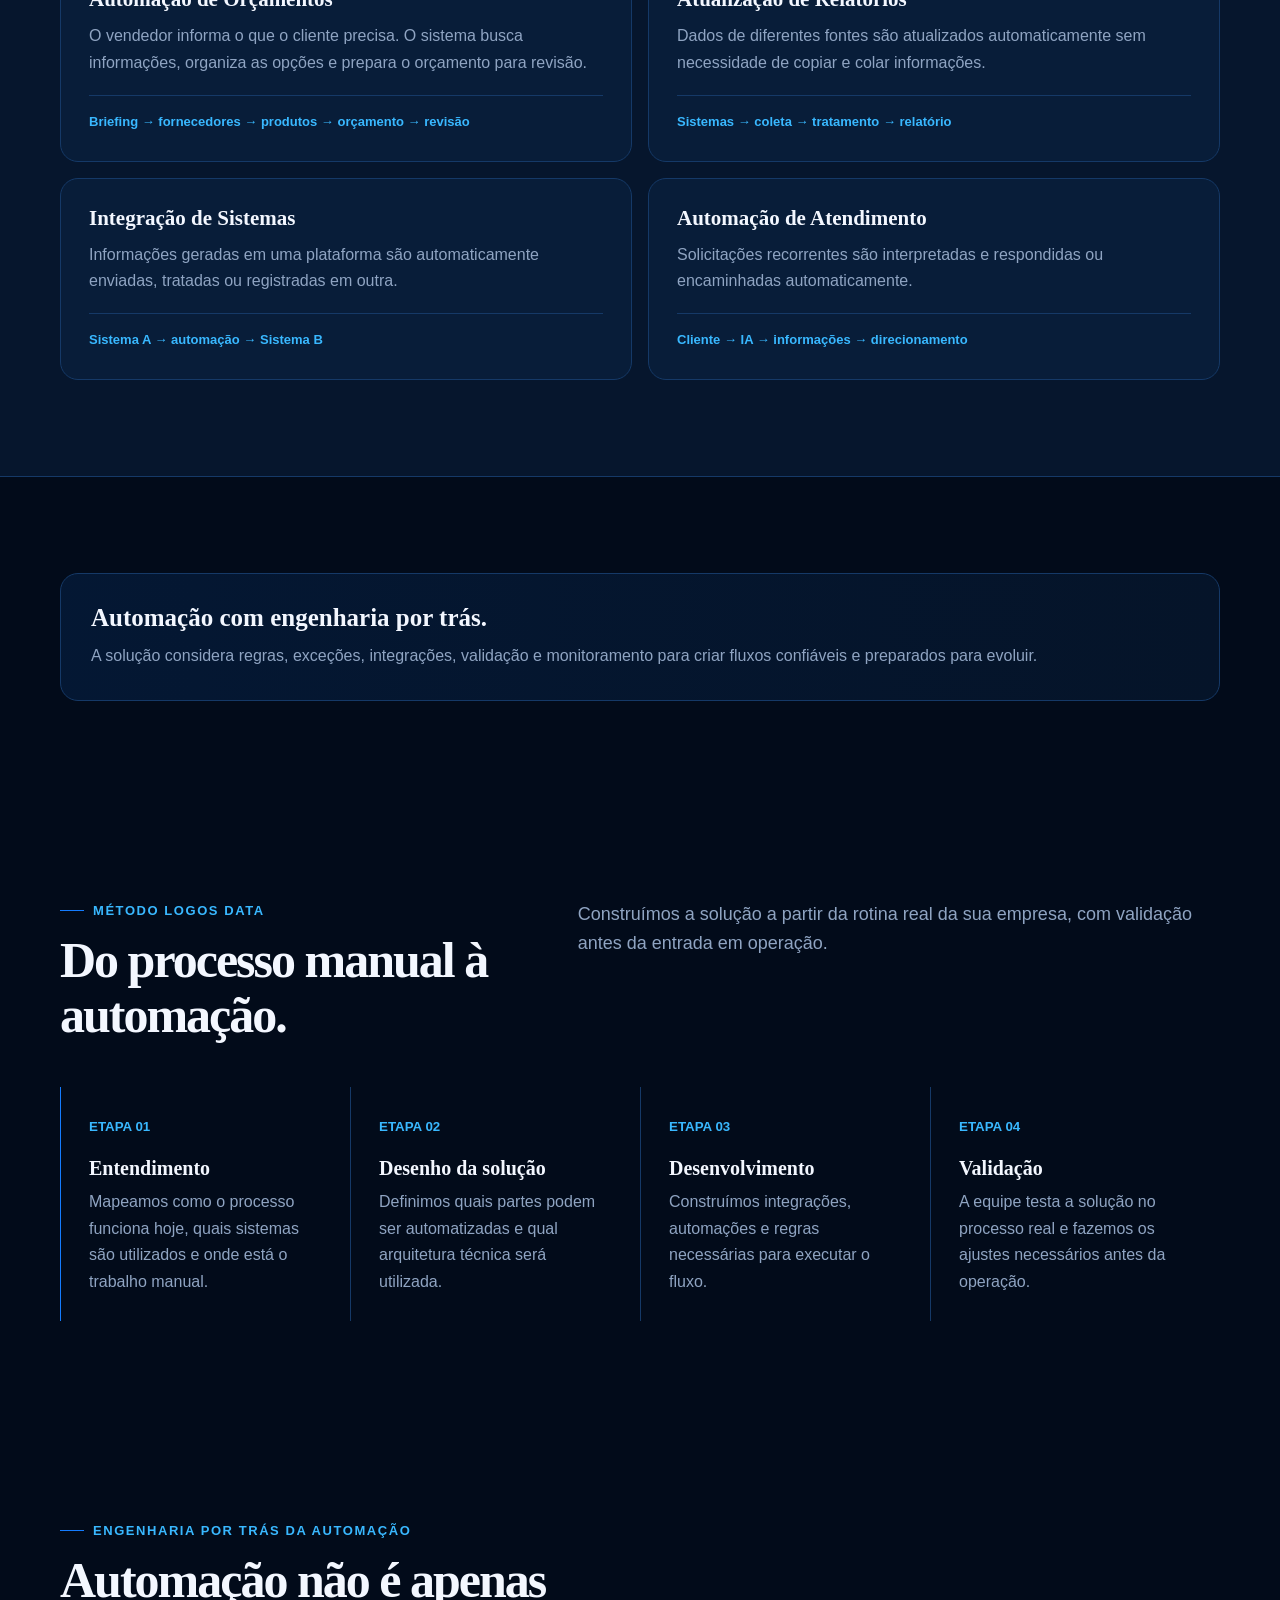
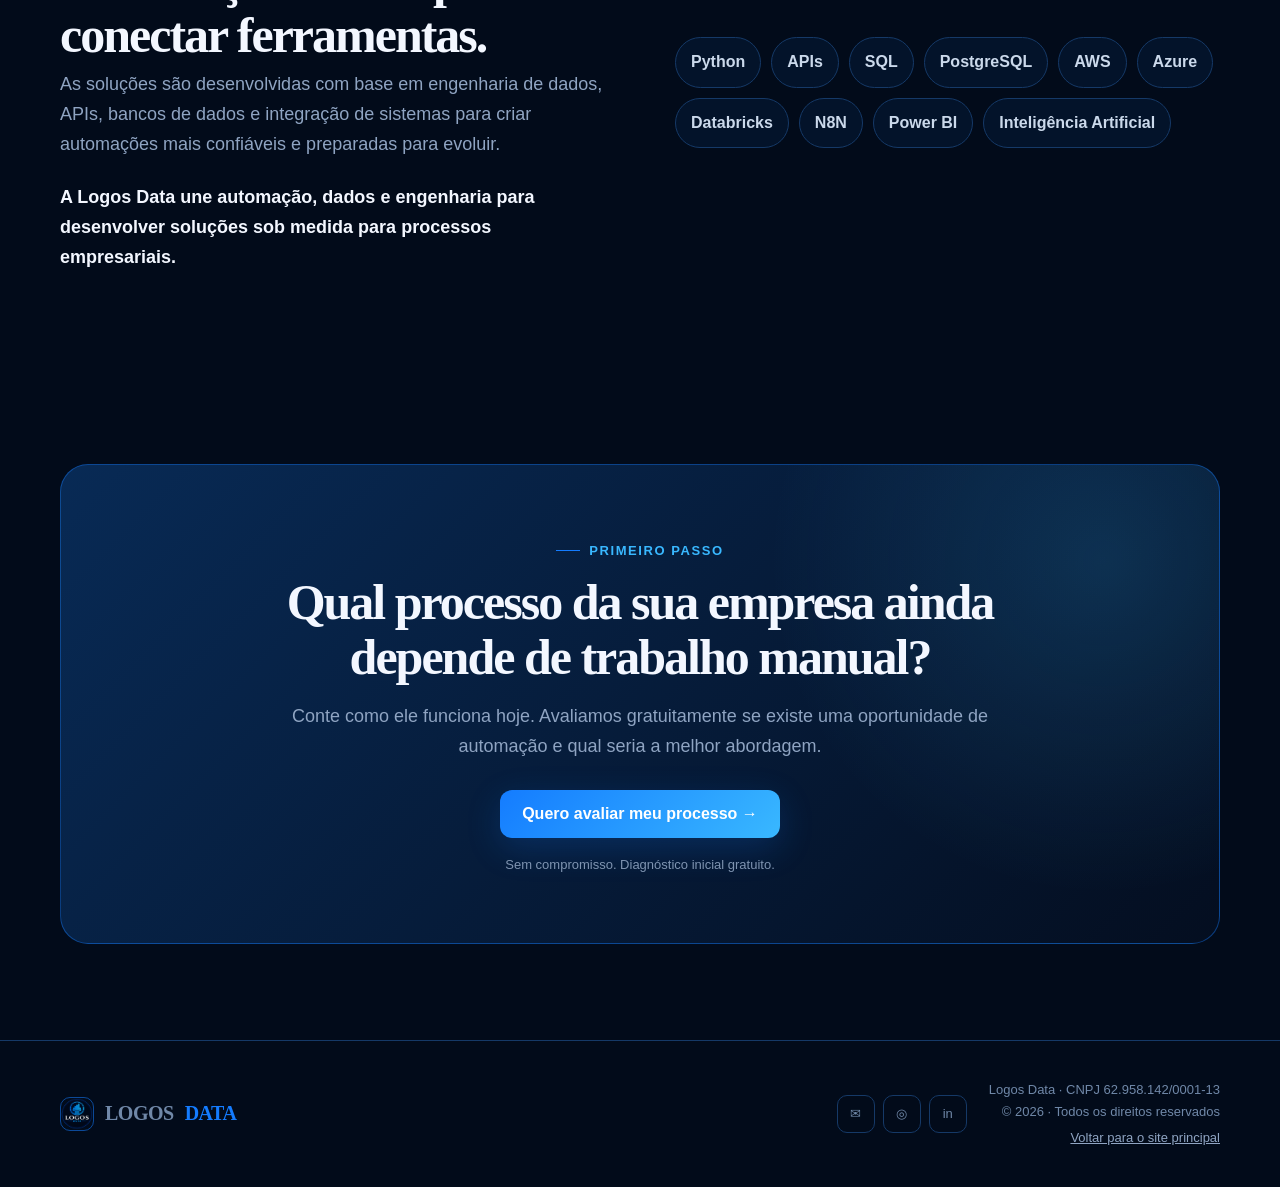
==== commit 9eaeb292: "Adicionando botao de Whatsapp" ====
--- a/automacao-de-processos/index.html
+++ b/automacao-de-processos/index.html
@@ -1,36 +1,5 @@
-<!doctype html>
-<html lang="pt-BR">
-<head>
-  <meta charset="utf-8"><meta name="viewport" content="width=device-width,initial-scale=1">
-  <title>Automação de Processos para Empresas | Logos Data</title>
-  <meta name="description" content="Automatize processos manuais, integre sistemas, fornecedores, planilhas e documentos com soluções sob medida da Logos Data.">
-  <meta name="theme-color" content="#020b1a"><link rel="canonical" href="https://www.logosdata.com.br/automacao-de-processos">
-  <meta property="og:title" content="Automação de Processos para Empresas | Logos Data"><meta property="og:description" content="Automatize processos manuais, integre sistemas, fornecedores, planilhas e documentos com soluções sob medida da Logos Data."><meta property="og:type" content="website"><meta property="og:locale" content="pt_BR"><meta property="og:url" content="https://www.logosdata.com.br/automacao-de-processos">
-  <link rel="preconnect" href="https://fonts.googleapis.com"><link rel="preconnect" href="https://fonts.gstatic.com" crossorigin><link href="https://fonts.googleapis.com/css2?family=DM+Sans:wght@400;500;600;700&family=Manrope:wght@600;700;800&display=swap" rel="stylesheet">
-  <style>
-    :root{--bg:#020b1a;--bg2:#061326;--card:#071a33;--line:#153967;--text:#f3f7ff;--muted:#8fa4c2;--brand:#147cff;--brand2:#39b8ff;--max:1160px}*{box-sizing:border-box}html{scroll-behavior:smooth}body{margin:0;background:var(--bg);color:var(--text);font:16px/1.65 "DM Sans",sans-serif;overflow-x:hidden}body:before{content:"";position:absolute;inset:0 0 auto;height:760px;background:radial-gradient(circle at 78% 12%,rgba(20,124,255,.2),transparent 34%),radial-gradient(circle at 15% 25%,rgba(57,184,255,.1),transparent 27%);pointer-events:none}a{color:inherit}.wrap{width:min(calc(100% - 40px),var(--max));margin:auto}.nav{height:82px;display:flex;align-items:center;justify-content:space-between;gap:24px;position:relative;z-index:3}.brand{display:flex;align-items:center;gap:11px;font:800 20px "Manrope";letter-spacing:-.5px;text-decoration:none;white-space:nowrap}.brand em{font-style:normal;color:var(--brand)}.mark{width:34px;height:34px;border:1px solid rgba(20,124,255,.55);border-radius:10px;overflow:hidden;background:rgba(20,124,255,.12)}.mark img{width:100%;height:100%;display:block;object-fit:cover}.nav-links{display:flex;align-items:center;gap:25px}.nav-links>a:not(.button){color:var(--muted);text-decoration:none;font-size:14px;white-space:nowrap}.nav-links>a:hover{color:var(--text)}.button{display:inline-flex;align-items:center;justify-content:center;min-height:48px;padding:0 22px;border:0;border-radius:12px;background:linear-gradient(135deg,var(--brand),var(--brand2));color:#fff;font-weight:800;text-decoration:none;box-shadow:0 10px 35px rgba(20,124,255,.2);transition:.2s}.button:hover{transform:translateY(-2px);box-shadow:0 14px 40px rgba(20,124,255,.35)}.button.ghost{background:transparent;color:var(--text);border:1px solid var(--line);box-shadow:none}.lang-switch{height:38px;padding:0 11px;border:1px solid var(--line);border-radius:10px;background:rgba(20,124,255,.08);color:var(--text);font:700 12px "DM Sans";letter-spacing:.08em;cursor:pointer}.inactive{color:var(--muted);font-weight:500}
-    .hero{padding:96px 0 90px;position:relative}.hero-inner{display:grid;grid-template-columns:1.12fr .88fr;gap:72px;align-items:center}.eyebrow{display:inline-flex;align-items:center;gap:9px;color:var(--brand2);font-size:13px;font-weight:700;letter-spacing:.12em;text-transform:uppercase}.eyebrow:before{content:"";width:24px;height:1px;background:var(--brand)}h1,h2,h3{font-family:"Manrope";line-height:1.1;margin:0}h1{font-size:clamp(43px,5.6vw,70px);letter-spacing:-3px;margin:18px 0 24px}h1 em{font-style:normal;color:var(--brand2)}.lead{font-size:19px;color:var(--muted);max-width:700px;margin:0 0 32px}.actions{display:flex;gap:13px;flex-wrap:wrap}.micro{margin:16px 0 0;color:#7f94b1;font-size:13px}.automation-visual{padding:28px;border:1px solid var(--line);border-radius:24px;background:linear-gradient(145deg,rgba(7,26,51,.97),rgba(3,13,29,.92));box-shadow:0 30px 80px rgba(0,0,0,.38)}.visual-title{font:700 14px "Manrope";display:flex;justify-content:space-between;gap:15px}.status{color:var(--brand2);font-size:11px}.workflow{display:grid;gap:12px;margin-top:30px}.node{position:relative;padding:15px 18px;border:1px solid var(--line);border-radius:11px;background:rgba(20,124,255,.07);color:#c7d6e9}.node:not(:last-child):after{content:'↓';position:absolute;bottom:-22px;left:50%;z-index:2;color:var(--brand2)}.node b{color:var(--brand2)}.visual-foot{margin-top:28px;padding-top:17px;border-top:1px solid var(--line);display:flex;justify-content:space-between;color:var(--muted);font-size:12px}.visual-foot strong{color:var(--brand2)}
-    section{padding:96px 0}.section-head{display:grid;grid-template-columns:.7fr 1fr;gap:68px;margin-bottom:44px}.section-head h2{font-size:clamp(34px,4.2vw,50px);letter-spacing:-2px;margin-top:12px}.section-head p{color:var(--muted);font-size:18px;margin:7px 0 0}.pain-grid{display:grid;grid-template-columns:repeat(2,1fr);gap:10px}.pain{display:flex;gap:13px;padding:16px 18px;border:1px solid var(--line);border-radius:12px;background:rgba(7,26,51,.62);color:#cad8e9}.pain:before{content:'✓';color:var(--brand2);font-weight:800}.callout{margin-top:28px;padding:24px 28px;border-left:3px solid var(--brand);background:linear-gradient(90deg,rgba(20,124,255,.12),transparent);font-size:18px}.cards{display:grid;grid-template-columns:repeat(3,1fr);gap:16px}.card{padding:29px;border:1px solid var(--line);border-radius:18px;background:linear-gradient(145deg,var(--card),rgba(4,17,36,.76));transition:.25s}.card:hover{transform:translateY(-4px);border-color:rgba(20,124,255,.58)}.num{color:var(--brand2);font:700 12px "Manrope";letter-spacing:.12em}.card h3{font-size:21px;margin:30px 0 12px}.card p{color:var(--muted);margin:0}.examples{background:#06162d;border-block:1px solid var(--line)}.example-grid{display:grid;grid-template-columns:repeat(2,1fr);gap:16px}.example{padding:28px;border:1px solid var(--line);border-radius:18px;background:#081d39}.example h3{font-size:21px;margin-bottom:12px}.example p{color:var(--muted);margin:0}.flow{margin-top:19px;padding-top:15px;border-top:1px solid var(--line);color:var(--brand2);font-size:13px;font-weight:700}.steps{display:grid;grid-template-columns:repeat(4,1fr)}.step{padding:26px 28px;border-left:1px solid var(--line)}.step:first-child{border-left-color:var(--brand)}.step small{color:var(--brand2);font-weight:700}.step h3{font-size:20px;margin:18px 0 10px}.step p{color:var(--muted);margin:0}.why{display:grid;grid-template-columns:1fr 1fr;gap:70px;align-items:center}.why h2{font-size:clamp(34px,4.2vw,50px);letter-spacing:-2px;margin:12px 0 20px}.why p{color:var(--muted);font-size:18px}.tech{display:flex;flex-wrap:wrap;gap:10px}.tech span{padding:11px 15px;border:1px solid var(--line);border-radius:99px;background:rgba(20,124,255,.07);color:#cbd9eb;font-weight:600}.why-note{margin-top:24px!important;color:var(--text)!important;font-weight:600}.cta-block{padding:68px;border:1px solid rgba(20,124,255,.42);border-radius:28px;background:radial-gradient(circle at 90% 20%,rgba(57,184,255,.16),transparent 30%),linear-gradient(135deg,#082a55,#040e20);text-align:center}.cta-block h2{font-size:clamp(34px,4.2vw,50px);letter-spacing:-2px;max-width:800px;margin:14px auto 17px}.cta-block p{color:var(--muted);font-size:18px;max-width:700px;margin:0 auto 28px}.cta-block .micro{font-size:13px;margin:14px 0 0}
-    .footer{padding:38px 0;border-top:1px solid var(--line);color:#7088a8;font-size:13px}.footer .wrap{display:flex;align-items:center;justify-content:space-between;gap:24px}.footer-right{display:flex;align-items:center;gap:22px}.socials{display:flex;gap:8px}.social{width:38px;height:38px;display:grid;place-items:center;border:1px solid var(--line);border-radius:10px;text-decoration:none}.social:hover{color:var(--brand2);border-color:var(--brand)}.social svg{width:18px}.legal{text-align:right}.back{display:block;color:var(--muted);margin-top:5px}.whatsapp-float{position:fixed;right:22px;bottom:22px;width:58px;height:58px;border-radius:50%;display:grid;place-items:center;background:#167dff;color:#fff;box-shadow:0 14px 35px rgba(0,0,0,.35);z-index:5}.whatsapp-float svg{width:27px}
-    @media(max-width:900px){.nav-links>a:not(.button){display:none}.hero-inner,.section-head,.why{grid-template-columns:1fr;gap:28px}.automation-visual{max-width:600px}.cards{grid-template-columns:repeat(2,1fr)}.steps{grid-template-columns:repeat(2,1fr)}.step{border-bottom:1px solid var(--line)}.example-grid{grid-template-columns:1fr}}@media(max-width:600px){.wrap{width:min(calc(100% - 28px),var(--max))}.nav{gap:9px}.nav-links{gap:8px}.nav-links>.button{display:none}.hero{padding:55px 0 70px}h1{font-size:42px;letter-spacing:-2px}.actions{flex-direction:column}.actions .button{width:100%}section{padding:74px 0}.pain-grid,.cards,.steps{grid-template-columns:1fr}.cta-block{padding:44px 23px}.footer .wrap,.footer-right{align-items:flex-start;flex-direction:column}.legal{text-align:left}.brand{font-size:18px}}
-  </style>
-</head>
-<body>
-  <header class="wrap nav"><a class="brand" href="../logos-data.html" aria-label="Logos Data"><span class="mark"><img src="../logocircular.png" alt=""></span>LOGOS <em>DATA</em></a><nav class="nav-links" aria-label="Navegação principal"><a href="#solucoes">O que automatizamos</a><a href="#exemplos">Exemplos</a><a href="#metodo">Como funciona</a><a class="button" data-cta="automation-hero-whatsapp" href="https://wa.me/5511983195720" target="_blank" rel="noopener">Quero avaliar meu processo</a><button class="lang-switch" id="langSwitch" type="button" aria-label="Mudar para inglês"><span>PT</span> <span class="inactive">| EN</span></button></nav></header>
-  <main>
-    <section class="hero"><div class="wrap hero-inner"><div><span class="eyebrow">AUTOMAÇÃO DE PROCESSOS PARA EMPRESAS</span><h1>Reduza trabalho manual. <em>Automatize processos</em> que consomem tempo da sua equipe.</h1><p class="lead">Criamos automações sob medida para conectar sistemas, consultar informações, preencher documentos, atualizar dados e executar rotinas que hoje dependem de trabalho manual.</p><div class="actions"><a class="button" data-cta="automation-hero-whatsapp" href="https://wa.me/5511983195720" target="_blank" rel="noopener">Quero avaliar meu processo →</a><a class="button ghost" href="#exemplos">Ver exemplos</a></div><p class="micro"><b>Diagnóstico inicial gratuito.</b> Conte como o processo funciona hoje e avaliamos a viabilidade da automação.</p></div><div class="automation-visual" aria-label="Representação visual de um fluxo automatizado"><div class="visual-title"><span>Fluxo operacional</span><span class="status">● AUTOMATIZADO</span></div><div class="workflow"><div class="node"><b>01</b> Entrada de informações</div><div class="node"><b>02</b> Regras e integrações</div><div class="node"><b>03</b> Execução automática</div><div class="node"><b>04</b> Validação humana</div></div><div class="visual-foot"><span>Processo monitorado</span><strong>Menos trabalho manual</strong></div></div></div></section>
-    <section id="dores"><div class="wrap"><div class="section-head"><div><span class="eyebrow">ISSO ACONTECE NA SUA EMPRESA?</span><h2>Processos simples podem consumir horas todos os meses.</h2></div><p>Atividades repetitivas ocupam a equipe, aumentam a chance de erro e tornam a operação dependente de tarefas manuais.</p></div><div class="pain-grid"><div class="pain">Copiar dados de um sistema para outro</div><div class="pain">Atualizar planilhas manualmente</div><div class="pain">Consultar fornecedores um por um</div><div class="pain">Montar propostas ou orçamentos</div><div class="pain">Gerar relatórios recorrentes</div><div class="pain">Preencher documentos repetitivos</div><div class="pain">Consolidar informações de várias fontes</div><div class="pain">Conferir dados entre sistemas</div><div class="pain">Responder solicitações repetitivas</div><div class="pain">Buscar informações manualmente</div></div><div class="callout">Quando existe uma regra clara e uma sequência de tarefas repetitivas, geralmente existe uma oportunidade de automação.</div></div></section>
-    <section id="solucoes"><div class="wrap"><div class="section-head"><div><span class="eyebrow">SOLUÇÕES</span><h2>Automação aplicada aos processos da sua operação.</h2></div><p>Soluções sob medida para automatizar tarefas, conectar ferramentas e reduzir o trabalho manual da sua equipe.</p></div><div class="cards"><article class="card"><span class="num">01</span><h3>Orçamentos e Propostas</h3><p>Automatize pesquisa de informações, preenchimento de produtos, valores, imagens e geração de propostas para revisão da equipe.</p></article><article class="card"><span class="num">02</span><h3>Fornecedores e Portais</h3><p>Automatize consultas em portais, sistemas e fornecedores para coletar produtos, preços, estoques e outras informações disponíveis.</p></article><article class="card"><span class="num">03</span><h3>Planilhas e Relatórios</h3><p>Substitua atualizações manuais por processos automáticos de coleta, consolidação e geração de relatórios.</p></article><article class="card"><span class="num">04</span><h3>Integração entre Sistemas</h3><p>Conecte ERP, CRM, APIs, bancos de dados e sistemas internos para reduzir digitação e retrabalho.</p></article><article class="card"><span class="num">05</span><h3>Documentos e Processos Administrativos</h3><p>Automatize preenchimento, geração e organização de documentos, PDFs e rotinas administrativas.</p></article><article class="card"><span class="num">06</span><h3>Atendimento e IA</h3><p>Utilize inteligência artificial para triagem, consulta de informações, respostas e apoio aos processos internos.</p></article></div></div></section>
-    <section class="examples" id="exemplos"><div class="wrap"><div class="section-head"><div><span class="eyebrow">NA PRÁTICA</span><h2>Exemplos de processos que podem ser automatizados.</h2></div><p>Fluxos reais que mostram como a automação empresarial conecta tarefas, sistemas e pessoas.</p></div><div class="example-grid"><article class="example"><h3>Automação de Orçamentos</h3><p>O vendedor informa o que o cliente precisa. O sistema busca informações, organiza as opções e prepara o orçamento para revisão.</p><div class="flow">Briefing → busca em fornecedores → produtos → informações → orçamento → revisão humana</div></article><article class="example"><h3>Atualização de Relatórios</h3><p>Dados de diferentes fontes são atualizados automaticamente sem necessidade de copiar e colar informações.</p><div class="flow">Sistemas → coleta → tratamento → relatório</div></article><article class="example"><h3>Integração de Sistemas</h3><p>Informações geradas em uma plataforma são automaticamente enviadas, tratadas ou registradas em outra.</p><div class="flow">Sistema A → automação → Sistema B</div></article><article class="example"><h3>Automação de Atendimento</h3><p>Solicitações recorrentes são interpretadas e respondidas ou encaminhadas automaticamente.</p><div class="flow">Cliente → IA → informações → direcionamento</div></article></div><div style="text-align:center;margin-top:32px"><a class="button" data-cta="automation-example-whatsapp" href="https://wa.me/5511983195720" target="_blank" rel="noopener">Quero avaliar um processo →</a></div></div></section>
-    <section id="metodo"><div class="wrap"><div class="section-head"><div><span class="eyebrow">MÉTODO LOGOS DATA</span><h2>Do processo manual à automação.</h2></div><p>Construímos a solução a partir da rotina real da sua empresa, com validação antes da entrada em operação.</p></div><div class="steps"><article class="step"><small>ETAPA 01</small><h3>Entendimento</h3><p>Mapeamos como o processo funciona hoje, quais sistemas são utilizados e onde está o trabalho manual.</p></article><article class="step"><small>ETAPA 02</small><h3>Desenho da solução</h3><p>Definimos quais partes podem ser automatizadas e qual arquitetura técnica será utilizada.</p></article><article class="step"><small>ETAPA 03</small><h3>Desenvolvimento</h3><p>Construímos integrações, automações e regras necessárias para executar o fluxo.</p></article><article class="step"><small>ETAPA 04</small><h3>Validação</h3><p>A equipe testa a solução no processo real e fazemos os ajustes necessários antes da operação.</p></article></div></div></section>
-    <section id="porque"><div class="wrap why"><div><span class="eyebrow">ENGENHARIA POR TRÁS DA AUTOMAÇÃO</span><h2>Automação não é apenas conectar ferramentas.</h2><p>As soluções são desenvolvidas com base em engenharia de dados, APIs, bancos de dados e integração de sistemas para criar automações mais confiáveis e preparadas para evoluir.</p><p class="why-note">A Logos Data une automação, dados e engenharia para desenvolver soluções sob medida para processos empresariais.</p></div><div class="tech"><span>Python</span><span>APIs</span><span>SQL</span><span>PostgreSQL</span><span>AWS</span><span>Azure</span><span>Databricks</span><span>N8N</span><span>Power BI</span><span>Inteligência Artificial</span></div></div></section>
-    <section id="contato"><div class="wrap"><div class="cta-block"><span class="eyebrow">PRIMEIRO PASSO</span><h2>Qual processo da sua empresa ainda depende de trabalho manual?</h2><p>Conte como ele funciona hoje. Avaliamos gratuitamente se existe uma oportunidade de automação e qual seria a melhor abordagem.</p><a class="button" data-cta="automation-final-whatsapp" href="https://wa.me/5511983195720" target="_blank" rel="noopener">Quero avaliar meu processo →</a><div class="micro">Sem compromisso. Diagnóstico inicial gratuito.</div></div></div></section>
-  </main>
-  <footer class="footer"><div class="wrap"><a class="brand" href="../logos-data.html"><span class="mark"><img src="../logocircular.png" alt=""></span>LOGOS <em>DATA</em></a><div class="footer-right"><div class="socials"><a class="social" href="mailto:tiago.marques@logosdata.com.br" aria-label="Enviar e-mail"><svg viewBox="0 0 24 24" fill="none" stroke="currentColor" stroke-width="2"><rect x="3" y="5" width="18" height="14" rx="2"/><path d="m3 7 9 6 9-6"/></svg></a><a class="social" href="https://instagram.com/logosdata_" target="_blank" rel="noopener" aria-label="Instagram"><svg viewBox="0 0 24 24" fill="none" stroke="currentColor" stroke-width="2"><rect x="3" y="3" width="18" height="18" rx="5"/><circle cx="12" cy="12" r="4"/></svg></a><a class="social" href="https://www.linkedin.com/in/tiago-marques-pereira-867421163/" target="_blank" rel="noopener" aria-label="LinkedIn">in</a></div><div class="legal">Logos Data · CNPJ 62.958.142/0001-13<br>© 2026 · Todos os direitos reservados<a class="back" href="../logos-data.html">Voltar para o site principal</a></div></div></div></footer>
-  <a class="whatsapp-float" href="https://wa.me/5511983195720" target="_blank" rel="noopener" aria-label="Falar com a Logos Data no WhatsApp"><svg viewBox="0 0 24 24" fill="currentColor"><path d="M20.5 3.5A11.8 11.8 0 0 0 12.1 0C5.6 0 .3 5.3.3 11.8c0 2.1.5 4.1 1.6 5.9L.2 24l6.5-1.7c1.7.9 3.6 1.4 5.5 1.4 6.5 0 11.8-5.3 11.8-11.8 0-3.2-1.2-6.1-3.5-8.4zm-8.3 18.2c-1.7 0-3.4-.5-4.9-1.3l-.4-.2-3.8 1 1-3.7-.2-.4a9.8 9.8 0 1 1 8.3 4.6z"/></svg></a>
-  <script>
-    const translations={pt:{title:'Automação de Processos para Empresas | Logos Data',description:'Automatize processos manuais, integre sistemas, fornecedores, planilhas e documentos com soluções sob medida da Logos Data.',nav:['O que automatizamos','Exemplos','Como funciona','Quero avaliar meu processo'],hero:['AUTOMAÇÃO DE PROCESSOS PARA EMPRESAS','Reduza trabalho manual. <em>Automatize processos</em> que consomem tempo da sua equipe.','Criamos automações sob medida para conectar sistemas, consultar informações, preencher documentos, atualizar dados e executar rotinas que hoje dependem de trabalho manual.','Quero avaliar meu processo →','Ver exemplos','<b>Diagnóstico inicial gratuito.</b> Conte como o processo funciona hoje e avaliamos a viabilidade da automação.'],visual:['Fluxo operacional','● AUTOMATIZADO','Entrada de informações','Regras e integrações','Execução automática','Validação humana','Processo monitorado','Menos trabalho manual'],painHead:['ISSO ACONTECE NA SUA EMPRESA?','Processos simples podem consumir horas todos os meses.','Atividades repetitivas ocupam a equipe, aumentam a chance de erro e tornam a operação dependente de tarefas manuais.'],pains:['Copiar dados de um sistema para outro','Atualizar planilhas manualmente','Consultar fornecedores um por um','Montar propostas ou orçamentos','Gerar relatórios recorrentes','Preencher documentos repetitivos','Consolidar informações de várias fontes','Conferir dados entre sistemas','Responder solicitações repetitivas','Buscar informações manualmente'],callout:'Quando existe uma regra clara e uma sequência de tarefas repetitivas, geralmente existe uma oportunidade de automação.',solutionsHead:['SOLUÇÕES','Automação aplicada aos processos da sua operação.','Soluções sob medida para automatizar tarefas, conectar ferramentas e reduzir o trabalho manual da sua equipe.'],solutions:[['Orçamentos e Propostas','Automatize pesquisa de informações, preenchimento de produtos, valores, imagens e geração de propostas para revisão da equipe.'],['Fornecedores e Portais','Automatize consultas em portais, sistemas e fornecedores para coletar produtos, preços, estoques e outras informações disponíveis.'],['Planilhas e Relatórios','Substitua atualizações manuais por processos automáticos de coleta, consolidação e geração de relatórios.'],['Integração entre Sistemas','Conecte ERP, CRM, APIs, bancos de dados e sistemas internos para reduzir digitação e retrabalho.'],['Documentos e Processos Administrativos','Automatize preenchimento, geração e organização de documentos, PDFs e rotinas administrativas.'],['Atendimento e IA','Utilize inteligência artificial para triagem, consulta de informações, respostas e apoio aos processos internos.']],examplesHead:['NA PRÁTICA','Exemplos de processos que podem ser automatizados.','Fluxos reais que mostram como a automação empresarial conecta tarefas, sistemas e pessoas.'],examples:[['Automação de Orçamentos','O vendedor informa o que o cliente precisa. O sistema busca informações, organiza as opções e prepara o orçamento para revisão.','Briefing → busca em fornecedores → produtos → informações → orçamento → revisão humana'],['Atualização de Relatórios','Dados de diferentes fontes são atualizados automaticamente sem necessidade de copiar e colar informações.','Sistemas → coleta → tratamento → relatório'],['Integração de Sistemas','Informações geradas em uma plataforma são automaticamente enviadas, tratadas ou registradas em outra.','Sistema A → automação → Sistema B'],['Automação de Atendimento','Solicitações recorrentes são interpretadas e respondidas ou encaminhadas automaticamente.','Cliente → IA → informações → direcionamento']],methodHead:['MÉTODO LOGOS DATA','Do processo manual à automação.','Construímos a solução a partir da rotina real da sua empresa, com validação antes da entrada em operação.'],steps:[['ETAPA 01','Entendimento','Mapeamos como o processo funciona hoje, quais sistemas são utilizados e onde está o trabalho manual.'],['ETAPA 02','Desenho da solução','Definimos quais partes podem ser automatizadas e qual arquitetura técnica será utilizada.'],['ETAPA 03','Desenvolvimento','Construímos integrações, automações e regras necessárias para executar o fluxo.'],['ETAPA 04','Validação','A equipe testa a solução no processo real e fazemos os ajustes necessários antes da operação.']],why:['ENGENHARIA POR TRÁS DA AUTOMAÇÃO','Automação não é apenas conectar ferramentas.','As soluções são desenvolvidas com base em engenharia de dados, APIs, bancos de dados e integração de sistemas para criar automações mais confiáveis e preparadas para evoluir.','A Logos Data une automação, dados e engenharia para desenvolver soluções sob medida para processos empresariais.'],tech:['Python','APIs','SQL','PostgreSQL','AWS','Azure','Databricks','N8N','Power BI','Inteligência Artificial'],cta:['PRIMEIRO PASSO','Qual processo da sua empresa ainda depende de trabalho manual?','Conte como ele funciona hoje. Avaliamos gratuitamente se existe uma oportunidade de automação e qual seria a melhor abordagem.','Quero avaliar meu processo →','Sem compromisso. Diagnóstico inicial gratuito.'],back:'Voltar para o site principal',legal:'Logos Data · CNPJ 62.958.142/0001-13<br>© 2026 · Todos os direitos reservados',message:'Olá, vim pela página de Automação de Processos da Logos Data e gostaria de avaliar um processo da minha empresa.',switch:'<span>PT</span> <span class="inactive">| EN</span>'},
-      en:{title:'Business Process Automation | Logos Data',description:'Automate manual processes and integrate systems, suppliers, spreadsheets, and documents with tailored solutions from Logos Data.',nav:['What we automate','Examples','How it works','Evaluate my process'],hero:['BUSINESS PROCESS AUTOMATION','Reduce manual work. <em>Automate processes</em> that consume your team’s time.','We create tailored automation to connect systems, retrieve information, fill documents, update data, and run routines that currently depend on manual work.','Evaluate my process →','See examples','<b>Free initial assessment.</b> Tell us how the process works today and we will evaluate whether it can be automated.'],visual:['Operational workflow','● AUTOMATED','Information input','Rules and integrations','Automated execution','Human validation','Monitored process','Less manual work'],painHead:['DOES THIS HAPPEN AT YOUR COMPANY?','Simple processes can consume hours every month.','Repetitive activities occupy your team, increase the chance of errors, and make operations dependent on manual tasks.'],pains:['Copy data from one system to another','Update spreadsheets manually','Check suppliers one by one','Prepare proposals or quotations','Generate recurring reports','Fill out repetitive documents','Consolidate information from multiple sources','Reconcile data between systems','Answer repetitive requests','Search for information manually'],callout:'When there is a clear rule and a sequence of repetitive tasks, there is usually an opportunity for automation.',solutionsHead:['SOLUTIONS','Automation applied to your operational processes.','Tailored solutions to automate tasks, connect tools, and reduce your team’s manual work.'],solutions:[['Quotations and Proposals','Automate information research, product details, pricing, images, and proposal generation for team review.'],['Suppliers and Portals','Automate queries across portals, systems, and suppliers to collect products, prices, inventory, and other available information.'],['Spreadsheets and Reports','Replace manual updates with automated data collection, consolidation, and report generation.'],['System Integration','Connect ERP, CRM, APIs, databases, and internal systems to reduce data entry and rework.'],['Documents and Administrative Processes','Automate the completion, generation, and organization of documents, PDFs, and administrative routines.'],['Customer Service and AI','Use artificial intelligence for triage, information retrieval, responses, and support for internal processes.']],examplesHead:['IN PRACTICE','Examples of processes that can be automated.','Real workflows showing how business automation connects tasks, systems, and people.'],examples:[['Quotation Automation','The salesperson describes what the customer needs. The system retrieves information, organizes options, and prepares the quotation for review.','Brief → supplier search → products → information → quotation → human review'],['Report Updates','Data from different sources is updated automatically without copying and pasting information.','Systems → collection → processing → report'],['System Integration','Information generated on one platform is automatically sent, processed, or recorded on another.','System A → automation → System B'],['Customer Service Automation','Recurring requests are interpreted and answered or routed automatically.','Customer → AI → information → routing']],methodHead:['THE LOGOS DATA METHOD','From manual process to automation.','We build the solution around your company’s actual routine, with validation before it goes live.'],steps:[['STEP 01','Understanding','We map how the process works today, which systems are used, and where manual work happens.'],['STEP 02','Solution design','We define which parts can be automated and which technical architecture will be used.'],['STEP 03','Development','We build the integrations, automation, and rules needed to execute the workflow.'],['STEP 04','Validation','Your team tests the solution in the real process and we make the necessary adjustments before operation.']],why:['ENGINEERING BEHIND AUTOMATION','Automation is more than connecting tools.','Our solutions are based on data engineering, APIs, databases, and system integration to create more reliable automation that is ready to evolve.','Logos Data combines automation, data, and engineering to develop tailored solutions for business processes.'],tech:['Python','APIs','SQL','PostgreSQL','AWS','Azure','Databricks','N8N','Power BI','Artificial Intelligence'],cta:['FIRST STEP','Which process in your company still depends on manual work?','Tell us how it works today. We will assess at no cost whether there is an automation opportunity and the best approach.','Evaluate my process →','No commitment. Free initial assessment.'],back:'Back to the main website',legal:'Logos Data · Brazilian Company ID 62.958.142/0001-13<br>© 2026 · All rights reserved',message:'Hello, I found Logos Data through the Process Automation page and would like to evaluate a process in my company.',switch:'<span class="inactive">PT |</span> <span>EN</span>'}};
-    const all=(s)=>document.querySelectorAll(s),set=(s,a,h=false)=>all(s).forEach((e,i)=>{if(a[i]!=null)e[h?'innerHTML':'textContent']=a[i]});function applyLanguage(lang){const t=translations[lang];document.documentElement.lang=lang==='pt'?'pt-BR':'en';document.title=t.title;document.querySelector('meta[name="description"]').content=t.description;document.querySelector('meta[property="og:title"]').content=t.title;document.querySelector('meta[property="og:description"]').content=t.description;document.querySelector('meta[property="og:locale"]').content=lang==='pt'?'pt_BR':'en_US';set('.nav-links>a',t.nav);set('.hero .eyebrow,.hero h1,.hero .lead,.hero .actions a,.hero .micro',t.hero,true);set('.visual-title>span:first-child,.status,.node,.visual-foot span,.visual-foot strong',t.visual);set('#dores .eyebrow,#dores h2,#dores .section-head>p',t.painHead);set('.pain',t.pains);document.querySelector('.callout').textContent=t.callout;set('#solucoes .eyebrow,#solucoes h2,#solucoes .section-head>p',t.solutionsHead);all('#solucoes .card').forEach((c,i)=>{c.querySelector('h3').textContent=t.solutions[i][0];c.querySelector('p').textContent=t.solutions[i][1]});set('#exemplos .eyebrow,#exemplos h2,#exemplos .section-head>p',t.examplesHead);all('.example').forEach((c,i)=>{c.querySelector('h3').textContent=t.examples[i][0];c.querySelector('p').textContent=t.examples[i][1];c.querySelector('.flow').textContent=t.examples[i][2]});set('#metodo .eyebrow,#metodo h2,#metodo .section-head>p',t.methodHead);all('.step').forEach((c,i)=>{c.querySelector('small').textContent=t.steps[i][0];c.querySelector('h3').textContent=t.steps[i][1];c.querySelector('p').textContent=t.steps[i][2]});set('#porque .eyebrow,#porque h2,#porque p',t.why);set('.tech span',t.tech);set('#contato .eyebrow,#contato h2,#contato p,#contato .button,#contato .micro',t.cta);document.querySelector('.back').textContent=t.back;document.querySelector('.legal').childNodes[0].textContent='';document.querySelector('.legal').innerHTML=t.legal+document.querySelector('.back').outerHTML;document.getElementById('langSwitch').innerHTML=t.switch;document.getElementById('langSwitch').setAttribute('aria-label',lang==='pt'?'Mudar para inglês':'Switch to Portuguese');document.querySelector('[data-cta="automation-example-whatsapp"]').textContent=t.cta[3];document.querySelector('.automation-visual').setAttribute('aria-label',lang==='pt'?'Representação visual de um fluxo automatizado':'Visual representation of an automated workflow');document.querySelector('.whatsapp-float').setAttribute('aria-label',lang==='pt'?'Falar com a Logos Data no WhatsApp':'Contact Logos Data on WhatsApp');const url='https://wa.me/5511983195720?text='+encodeURIComponent(t.message);all('a[href*="wa.me/5511983195720"]').forEach(a=>a.href=url);localStorage.setItem('logosAutomationLanguage',lang)}let currentLanguage=localStorage.getItem('logosAutomationLanguage')||'pt';applyLanguage(currentLanguage);document.getElementById('langSwitch').addEventListener('click',()=>{currentLanguage=currentLanguage==='pt'?'en':'pt';applyLanguage(currentLanguage)});
-  </script>
-</body></html>
+<!doctype html><html lang="pt-BR"><head><meta charset="utf-8"><meta name="viewport" content="width=device-width,initial-scale=1"><title>Automação de Processos para Empresas | Logos Data</title><meta name="description" content="Automatize processos manuais, integre sistemas, fornecedores, planilhas e documentos com soluções sob medida da Logos Data."><meta name="theme-color" content="#020b1a"><link rel="canonical" href="https://www.logosdata.com.br/automacao-de-processos/"><meta property="og:title" content="Automação de Processos para Empresas | Logos Data"><meta property="og:description" content="Automatize processos manuais, integre sistemas, fornecedores, planilhas e documentos com soluções sob medida da Logos Data."><meta property="og:type" content="website"><meta property="og:locale" content="pt_BR"><meta property="og:url" content="https://www.logosdata.com.br/automacao-de-processos/"><link rel="stylesheet" href="../assets/css/solution-landing.css"></head><body><script>
+const translations={
+pt:{title:'Automação de Processos para Empresas | Logos Data',description:'Automatize processos manuais, integre sistemas, fornecedores, planilhas e documentos com soluções sob medida da Logos Data.',nav:['O que automatizamos','Exemplos','Como funciona','Quero avaliar meu processo'],hero:['AUTOMAÇÃO DE PROCESSOS PARA EMPRESAS','Reduza trabalho manual. <em>Automatize processos</em> que consomem tempo da sua equipe.','Criamos automações sob medida para conectar sistemas, consultar informações, preencher documentos, atualizar dados e executar rotinas que hoje dependem de trabalho manual.','Quero avaliar meu processo →','Ver exemplos','<b>Diagnóstico inicial gratuito.</b> Conte como o processo funciona hoje e avaliamos a viabilidade da automação.'],visual:['FLUXO OPERACIONAL','AUTOMATIZADO','Entrada de informações','Regras e integrações','Execução automática','Validação humana','Processo monitorado','Menos trabalho manual'],painHead:['ISSO ACONTECE NA SUA EMPRESA?','Processos simples podem consumir horas todos os meses.','Atividades repetitivas ocupam a equipe, aumentam a chance de erro e tornam a operação dependente de tarefas manuais.'],pains:['Copiar dados de um sistema para outro','Atualizar planilhas manualmente','Consultar fornecedores um por um','Montar propostas ou orçamentos','Gerar relatórios recorrentes','Preencher documentos repetitivos','Consolidar informações de várias fontes','Conferir dados entre sistemas','Responder solicitações repetitivas','Buscar informações manualmente'],callout:'Quando existe uma regra clara e uma sequência de tarefas repetitivas, geralmente existe uma oportunidade de automação.',solutionsHead:['SOLUÇÕES','Automação aplicada aos processos da sua operação.','Soluções sob medida para automatizar tarefas, conectar ferramentas e reduzir o trabalho manual da sua equipe.'],solutions:[['Orçamentos e Propostas','Automatize pesquisa de informações, preenchimento de produtos, valores, imagens e geração de propostas para revisão da equipe.'],['Fornecedores e Portais','Automatize consultas em portais, sistemas e fornecedores para coletar produtos, preços, estoques e outras informações disponíveis.'],['Planilhas e Relatórios','Substitua atualizações manuais por processos automáticos de coleta, consolidação e geração de relatórios.'],['Integração entre Sistemas','Conecte ERP, CRM, APIs, bancos de dados e sistemas internos para reduzir digitação e retrabalho.'],['Documentos e Processos Administrativos','Automatize preenchimento, geração e organização de documentos, PDFs e rotinas administrativas.'],['Atendimento e IA','Utilize inteligência artificial para triagem, consulta de informações, respostas e apoio aos processos internos.']],examplesHead:['NA PRÁTICA','Exemplos de processos que podem ser automatizados.','Fluxos que mostram como a automação empresarial conecta tarefas, sistemas e pessoas.'],examples:[['Automação de Orçamentos','O vendedor informa o que o cliente precisa. O sistema busca informações, organiza as opções e prepara o orçamento para revisão.','Briefing → fornecedores → produtos → orçamento → revisão'],['Atualização de Relatórios','Dados de diferentes fontes são atualizados automaticamente sem necessidade de copiar e colar informações.','Sistemas → coleta → tratamento → relatório'],['Integração de Sistemas','Informações geradas em uma plataforma são automaticamente enviadas, tratadas ou registradas em outra.','Sistema A → automação → Sistema B'],['Automação de Atendimento','Solicitações recorrentes são interpretadas e respondidas ou encaminhadas automaticamente.','Cliente → IA → informações → direcionamento']],special:['Automação com engenharia por trás.','A solução considera regras, exceções, integrações, validação e monitoramento para criar fluxos confiáveis e preparados para evoluir.'],methodHead:['MÉTODO LOGOS DATA','Do processo manual à automação.','Construímos a solução a partir da rotina real da sua empresa, com validação antes da entrada em operação.'],steps:[['ETAPA 01','Entendimento','Mapeamos como o processo funciona hoje, quais sistemas são utilizados e onde está o trabalho manual.'],['ETAPA 02','Desenho da solução','Definimos quais partes podem ser automatizadas e qual arquitetura técnica será utilizada.'],['ETAPA 03','Desenvolvimento','Construímos integrações, automações e regras necessárias para executar o fluxo.'],['ETAPA 04','Validação','A equipe testa a solução no processo real e fazemos os ajustes necessários antes da operação.']],why:['ENGENHARIA POR TRÁS DA AUTOMAÇÃO','Automação não é apenas conectar ferramentas.','As soluções são desenvolvidas com base em engenharia de dados, APIs, bancos de dados e integração de sistemas para criar automações mais confiáveis e preparadas para evoluir.','A Logos Data une automação, dados e engenharia para desenvolver soluções sob medida para processos empresariais.'],tech:['Python','APIs','SQL','PostgreSQL','AWS','Azure','Databricks','N8N','Power BI','Inteligência Artificial'],cta:['PRIMEIRO PASSO','Qual processo da sua empresa ainda depende de trabalho manual?','Conte como ele funciona hoje. Avaliamos gratuitamente se existe uma oportunidade de automação e qual seria a melhor abordagem.','Quero avaliar meu processo →','Sem compromisso. Diagnóstico inicial gratuito.'],message:'Olá, vim pela página de Automação de Processos da Logos Data e gostaria de avaliar um processo da minha empresa.',heroTracking:'automation-hero-whatsapp',finalTracking:'automation-final-whatsapp',back:'Voltar para o site principal'},
+en:{title:'Business Process Automation | Logos Data',description:'Automate manual processes and integrate systems, suppliers, spreadsheets, and documents with tailored solutions from Logos Data.',nav:['What we automate','Examples','How it works','Evaluate my process'],hero:['BUSINESS PROCESS AUTOMATION','Reduce manual work. <em>Automate processes</em> that consume your team’s time.','We create tailored automation to connect systems, retrieve information, fill documents, update data, and run routines that currently depend on manual work.','Evaluate my process →','See examples','<b>Free initial assessment.</b> Tell us how the process works today and we will evaluate whether it can be automated.'],visual:['OPERATIONAL WORKFLOW','AUTOMATED','Information input','Rules and integrations','Automated execution','Human validation','Monitored process','Less manual work'],painHead:['DOES THIS HAPPEN AT YOUR COMPANY?','Simple processes can consume hours every month.','Repetitive activities occupy your team, increase the chance of errors, and make operations dependent on manual tasks.'],pains:['Copy data from one system to another','Update spreadsheets manually','Check suppliers one by one','Prepare proposals or quotations','Generate recurring reports','Fill out repetitive documents','Consolidate information from multiple sources','Reconcile data between systems','Answer repetitive requests','Search for information manually'],callout:'When there is a clear rule and a sequence of repetitive tasks, there is usually an opportunity for automation.',solutionsHead:['SOLUTIONS','Automation applied to your operational processes.','Tailored solutions to automate tasks, connect tools, and reduce your team’s manual work.'],solutions:[['Quotations and Proposals','Automate information research, product details, pricing, images, and proposal generation for team review.'],['Suppliers and Portals','Automate queries across portals, systems, and suppliers to collect products, prices, inventory, and other available information.'],['Spreadsheets and Reports','Replace manual updates with automated data collection, consolidation, and report generation.'],['System Integration','Connect ERP, CRM, APIs, databases, and internal systems to reduce data entry and rework.'],['Documents and Administrative Processes','Automate the completion, generation, and organization of documents, PDFs, and administrative routines.'],['Customer Service and AI','Use artificial intelligence for triage, information retrieval, responses, and support for internal processes.']],examplesHead:['IN PRACTICE','Examples of processes that can be automated.','Workflows showing how business automation connects tasks, systems, and people.'],examples:[['Quotation Automation','The salesperson describes what the customer needs. The system retrieves information, organizes options, and prepares the quotation for review.','Brief → suppliers → products → quotation → review'],['Report Updates','Data from different sources is updated automatically without copying and pasting information.','Systems → collection → processing → report'],['System Integration','Information generated on one platform is automatically sent, processed, or recorded on another.','System A → automation → System B'],['Customer Service Automation','Recurring requests are interpreted and answered or routed automatically.','Customer → AI → information → routing']],special:['Automation backed by engineering.','The solution considers rules, exceptions, integrations, validation, and monitoring to create reliable workflows that are ready to evolve.'],methodHead:['THE LOGOS DATA METHOD','From manual process to automation.','We build the solution around your company’s actual routine, with validation before it goes live.'],steps:[['STEP 01','Understanding','We map how the process works today, which systems are used, and where manual work happens.'],['STEP 02','Solution design','We define which parts can be automated and which technical architecture will be used.'],['STEP 03','Development','We build the integrations, automation, and rules needed to execute the workflow.'],['STEP 04','Validation','Your team tests the solution in the real process and we make the necessary adjustments before operation.']],why:['ENGINEERING BEHIND AUTOMATION','Automation is more than connecting tools.','Our solutions are based on data engineering, APIs, databases, and system integration to create more reliable automation that is ready to evolve.','Logos Data combines automation, data, and engineering to develop tailored solutions for business processes.'],tech:['Python','APIs','SQL','PostgreSQL','AWS','Azure','Databricks','N8N','Power BI','Artificial Intelligence'],cta:['FIRST STEP','Which process in your company still depends on manual work?','Tell us how it works today. We will assess at no cost whether there is an automation opportunity and the best approach.','Evaluate my process →','No commitment. Free initial assessment.'],message:'Hello, I found Logos Data through the Process Automation page and would like to evaluate a process in my company.',heroTracking:'automation-hero-whatsapp',finalTracking:'automation-final-whatsapp',back:'Back to the main website'}};
+</script><script src="../assets/js/solution-pages.js"></script><link rel="stylesheet" href="../assets/css/whatsapp-icon.css"></body></html>
--- a/assets/css/solution-landing.css
+++ b/assets/css/solution-landing.css
@@ -0,0 +1 @@
+:root{--bg:#020b1a;--bg2:#061326;--card:#071a33;--line:#153967;--text:#f3f7ff;--muted:#8fa4c2;--brand:#147cff;--brand2:#39b8ff;--max:1160px}*{box-sizing:border-box}html{scroll-behavior:smooth;overflow-x:hidden}body{margin:0;background:var(--bg);color:var(--text);font:16px/1.65 "DM Sans",sans-serif;overflow-x:hidden}body:before{content:"";position:absolute;inset:0 0 auto;height:760px;background:radial-gradient(circle at 78% 12%,rgba(20,124,255,.2),transparent 34%),radial-gradient(circle at 15% 25%,rgba(57,184,255,.1),transparent 27%);pointer-events:none}a{color:inherit}.wrap{width:min(calc(100% - 40px),var(--max));margin:auto}.nav{height:82px;display:flex;align-items:center;justify-content:space-between;gap:24px;position:relative;z-index:3}.brand{display:flex;align-items:center;gap:11px;font:800 20px "Manrope";letter-spacing:-.5px;text-decoration:none;white-space:nowrap}.brand em{font-style:normal;color:var(--brand)}.mark{width:34px;height:34px;border:1px solid rgba(20,124,255,.55);border-radius:10px;overflow:hidden}.mark img{width:100%;height:100%;display:block;object-fit:cover}.nav-links{display:flex;align-items:center;gap:25px}.nav-links>a:not(.button){color:var(--muted);text-decoration:none;font-size:14px;white-space:nowrap}.nav-links>a:hover{color:var(--text)}.button{display:inline-flex;align-items:center;justify-content:center;min-height:48px;padding:0 22px;border:0;border-radius:12px;background:linear-gradient(135deg,var(--brand),var(--brand2));color:#fff;font-weight:800;text-decoration:none;box-shadow:0 10px 35px rgba(20,124,255,.2);transition:.2s}.button:hover{transform:translateY(-2px);box-shadow:0 14px 40px rgba(20,124,255,.35)}.button.ghost{background:transparent;color:var(--text);border:1px solid var(--line);box-shadow:none}.lang-switch{height:38px;padding:0 11px;border:1px solid var(--line);border-radius:10px;background:rgba(20,124,255,.08);color:var(--text);font:700 12px "DM Sans";letter-spacing:.08em;cursor:pointer}.inactive{color:var(--muted);font-weight:500}.hero{padding:96px 0 90px}.hero-inner{display:grid;grid-template-columns:1.12fr .88fr;gap:72px;align-items:center}.eyebrow{display:inline-flex;align-items:center;gap:9px;color:var(--brand2);font-size:13px;font-weight:700;letter-spacing:.12em;text-transform:uppercase}.eyebrow:before{content:"";width:24px;height:1px;background:var(--brand)}h1,h2,h3{font-family:"Manrope";line-height:1.1;margin:0}h1{font-size:clamp(43px,5.6vw,70px);letter-spacing:-3px;margin:18px 0 24px}h1 em{font-style:normal;color:var(--brand2)}.lead{font-size:19px;color:var(--muted);max-width:700px;margin:0 0 32px}.actions{display:flex;gap:13px;flex-wrap:wrap}.micro{margin:16px 0 0;color:#7f94b1;font-size:13px}.visual{padding:28px;border:1px solid var(--line);border-radius:24px;background:linear-gradient(145deg,rgba(7,26,51,.97),rgba(3,13,29,.92));box-shadow:0 30px 80px rgba(0,0,0,.38)}.visual-head,.visual-foot{display:flex;justify-content:space-between;gap:15px;font-size:13px}.visual-head{font-weight:700}.status,.visual-foot strong{color:var(--brand2)}.nodes{display:grid;gap:12px;margin:28px 0}.node{position:relative;padding:15px 18px;border:1px solid var(--line);border-radius:11px;background:rgba(20,124,255,.07);color:#c7d6e9}.node:not(:last-child):after{content:'↓';position:absolute;bottom:-22px;left:50%;z-index:2;color:var(--brand2)}.visual-foot{padding-top:17px;border-top:1px solid var(--line);color:var(--muted)}section{padding:96px 0}.section-head{display:grid;grid-template-columns:.7fr 1fr;gap:68px;margin-bottom:44px}.section-head h2,.split h2{font-size:clamp(34px,4.2vw,50px);letter-spacing:-2px;margin-top:12px}.section-head p,.split p{color:var(--muted);font-size:18px;margin:7px 0 0}.pain-grid{display:grid;grid-template-columns:repeat(2,1fr);gap:10px}.pain{display:flex;gap:13px;padding:16px 18px;border:1px solid var(--line);border-radius:12px;background:rgba(7,26,51,.62);color:#cad8e9}.pain:before{content:'✓';color:var(--brand2);font-weight:800}.callout{margin-top:28px;padding:24px 28px;border-left:3px solid var(--brand);background:linear-gradient(90deg,rgba(20,124,255,.12),transparent);font-size:18px}.cards{display:grid;grid-template-columns:repeat(3,1fr);gap:16px}.card{padding:29px;border:1px solid var(--line);border-radius:18px;background:linear-gradient(145deg,var(--card),rgba(4,17,36,.76));transition:.25s}.card:hover{transform:translateY(-4px);border-color:rgba(20,124,255,.58)}.num{color:var(--brand2);font:700 12px "Manrope";letter-spacing:.12em}.card h3{font-size:21px;margin:30px 0 12px}.card p{color:var(--muted);margin:0}.examples{background:#06162d;border-block:1px solid var(--line)}.example-grid{display:grid;grid-template-columns:repeat(2,1fr);gap:16px}.example{padding:28px;border:1px solid var(--line);border-radius:18px;background:#081d39}.example h3{font-size:21px;margin-bottom:12px}.example p{color:var(--muted);margin:0}.flow{margin-top:19px;padding-top:15px;border-top:1px solid var(--line);color:var(--brand2);font-size:13px;font-weight:700}.special{padding:30px;border:1px solid var(--line);border-radius:18px;background:linear-gradient(90deg,rgba(20,124,255,.11),rgba(7,26,51,.6))}.special h3{font-size:25px;margin-bottom:12px}.special p{color:var(--muted);margin:0}.steps{display:grid;grid-template-columns:repeat(4,1fr)}.step{padding:26px 28px;border-left:1px solid var(--line)}.step:first-child{border-left-color:var(--brand)}.step small{color:var(--brand2);font-weight:700}.step h3{font-size:20px;margin:18px 0 10px}.step p{color:var(--muted);margin:0}.split{display:grid;grid-template-columns:1fr 1fr;gap:70px;align-items:center}.tech{display:flex;flex-wrap:wrap;gap:10px}.tech span{padding:11px 15px;border:1px solid var(--line);border-radius:99px;background:rgba(20,124,255,.07);color:#cbd9eb;font-weight:600}.split-note{margin-top:24px!important;color:var(--text)!important;font-weight:600}.cta-block{padding:68px;border:1px solid rgba(20,124,255,.42);border-radius:28px;background:radial-gradient(circle at 90% 20%,rgba(57,184,255,.16),transparent 30%),linear-gradient(135deg,#082a55,#040e20);text-align:center}.cta-block h2{font-size:clamp(34px,4.2vw,50px);letter-spacing:-2px;max-width:800px;margin:14px auto 17px}.cta-block p{color:var(--muted);font-size:18px;max-width:700px;margin:0 auto 28px}.footer{padding:38px 0;border-top:1px solid var(--line);color:#7088a8;font-size:13px}.footer .wrap,.footer-right{display:flex;align-items:center;justify-content:space-between;gap:22px}.socials{display:flex;gap:8px}.social{width:38px;height:38px;display:grid;place-items:center;border:1px solid var(--line);border-radius:10px;text-decoration:none}.legal{text-align:right}.back{display:block;color:var(--muted);margin-top:5px}.whatsapp-float{position:fixed;right:22px;bottom:22px;width:58px;height:58px;border-radius:50%;display:grid;place-items:center;background:#167dff;color:#fff;box-shadow:0 14px 35px rgba(0,0,0,.35);z-index:5}.whatsapp-float svg{width:27px}@media(max-width:900px){.nav-links>a:not(.button){display:none}.hero-inner,.section-head,.split{grid-template-columns:1fr;gap:28px}.visual{max-width:600px}.cards{grid-template-columns:repeat(2,1fr)}.steps{grid-template-columns:repeat(2,1fr)}.step{border-bottom:1px solid var(--line)}.example-grid{grid-template-columns:1fr}}@media(max-width:600px){.wrap{width:min(calc(100% - 28px),var(--max))}.nav{gap:9px}.nav-links{gap:8px}.nav-links>.button{display:none}.hero{padding:55px 0 70px}h1{font-size:42px;letter-spacing:-2px}.actions{flex-direction:column}.actions .button{width:100%}section{padding:74px 0}.pain-grid,.cards,.steps{grid-template-columns:1fr}.cta-block{padding:44px 23px}.footer .wrap,.footer-right{align-items:flex-start;flex-direction:column}.legal{text-align:left}.brand{font-size:18px}}
--- a/assets/css/whatsapp-icon.css
+++ b/assets/css/whatsapp-icon.css
@@ -0,0 +1,2 @@
+.whatsapp-float svg{display:none}
+.whatsapp-float::before{content:"";display:block;width:28px;height:28px;background:center/contain no-repeat url("data:image/svg+xml,%3Csvg xmlns='http://www.w3.org/2000/svg' viewBox='0 0 24 24'%3E%3Cpath fill='%23fff' d='M20.5 3.5A11.8 11.8 0 0 0 12.1 0C5.6 0 .3 5.3.3 11.8c0 2.1.5 4.1 1.6 5.9L.2 24l6.5-1.7c1.7.9 3.6 1.4 5.5 1.4 6.5 0 11.8-5.3 11.8-11.8 0-3.2-1.2-6.1-3.5-8.4zm-8.3 18.2c-1.7 0-3.4-.5-4.9-1.3l-.4-.2-3.8 1 1-3.7-.2-.4a9.8 9.8 0 1 1 8.3 4.6zm5.4-7.4c-.3-.1-1.7-.8-2-.9-.3-.1-.5-.1-.7.1-.2.3-.8.9-.9 1.1-.2.2-.4.2-.7.1-1.7-.9-2.9-1.6-4-3.6-.3-.5.3-.5.8-1.6.1-.2 0-.4 0-.6l-.9-2.1c-.2-.6-.5-.5-.7-.5h-.6c-.2 0-.6.1-.9.4-.3.3-1.2 1.2-1.2 2.9s1.3 3.4 1.4 3.6c.2.2 2.5 3.8 6 5.3 2.2.9 3.1 1 4.2.8.7-.1 1.7-.7 1.9-1.4.2-.7.2-1.3.2-1.4-.1-.1-.3-.2-.6-.3z'/%3E%3C/svg%3E")}
